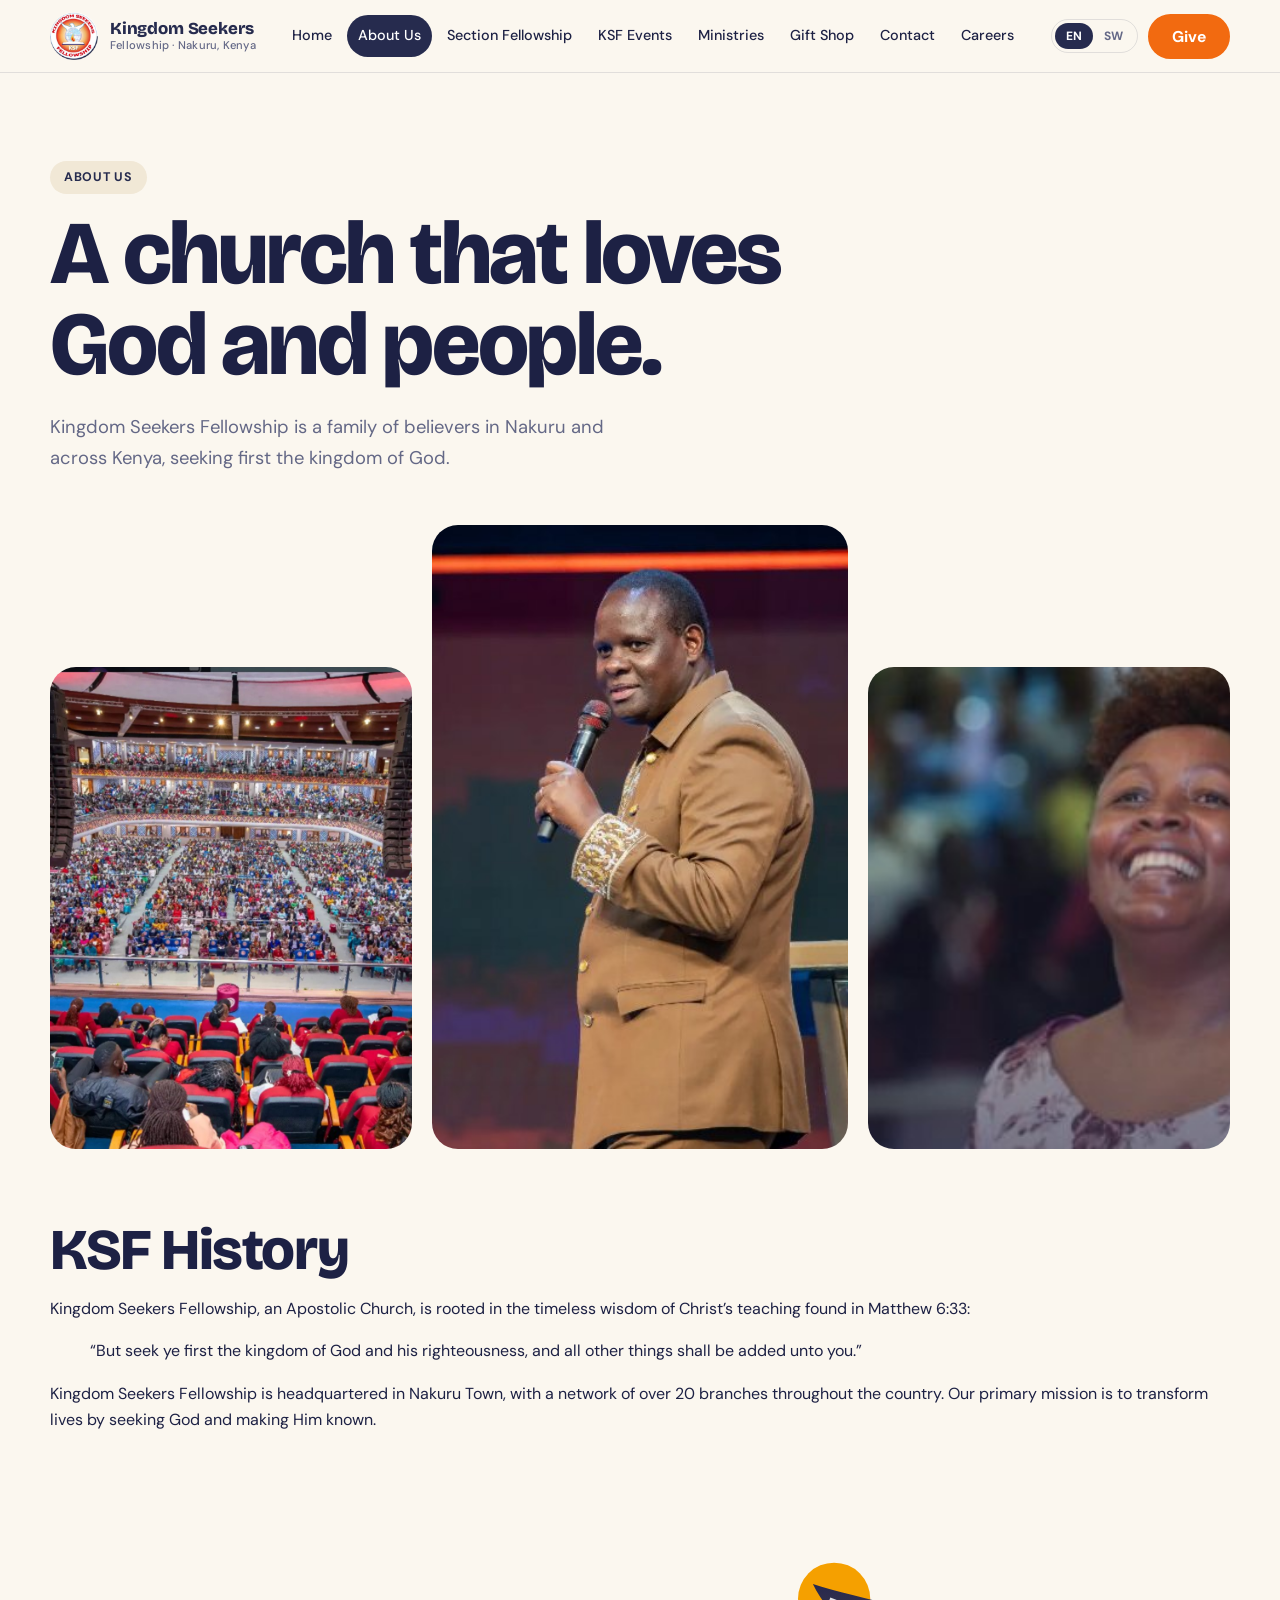
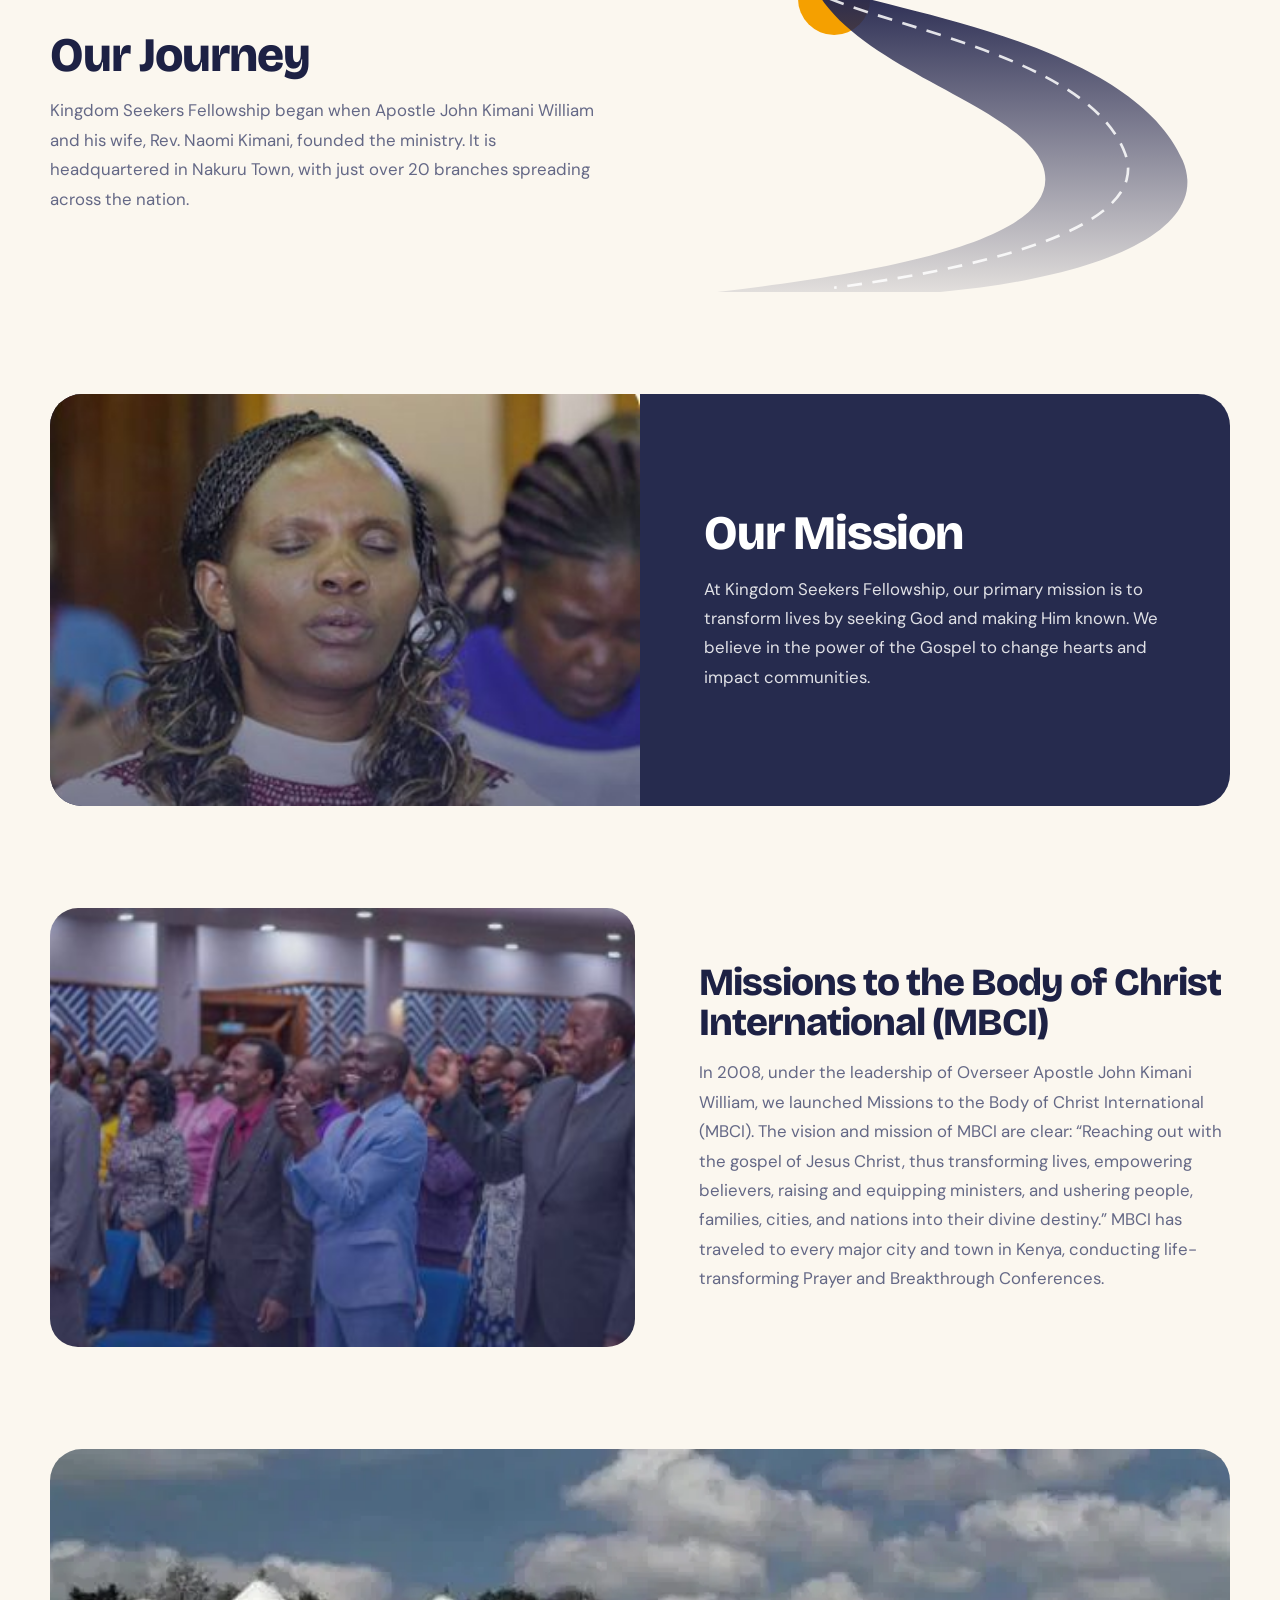
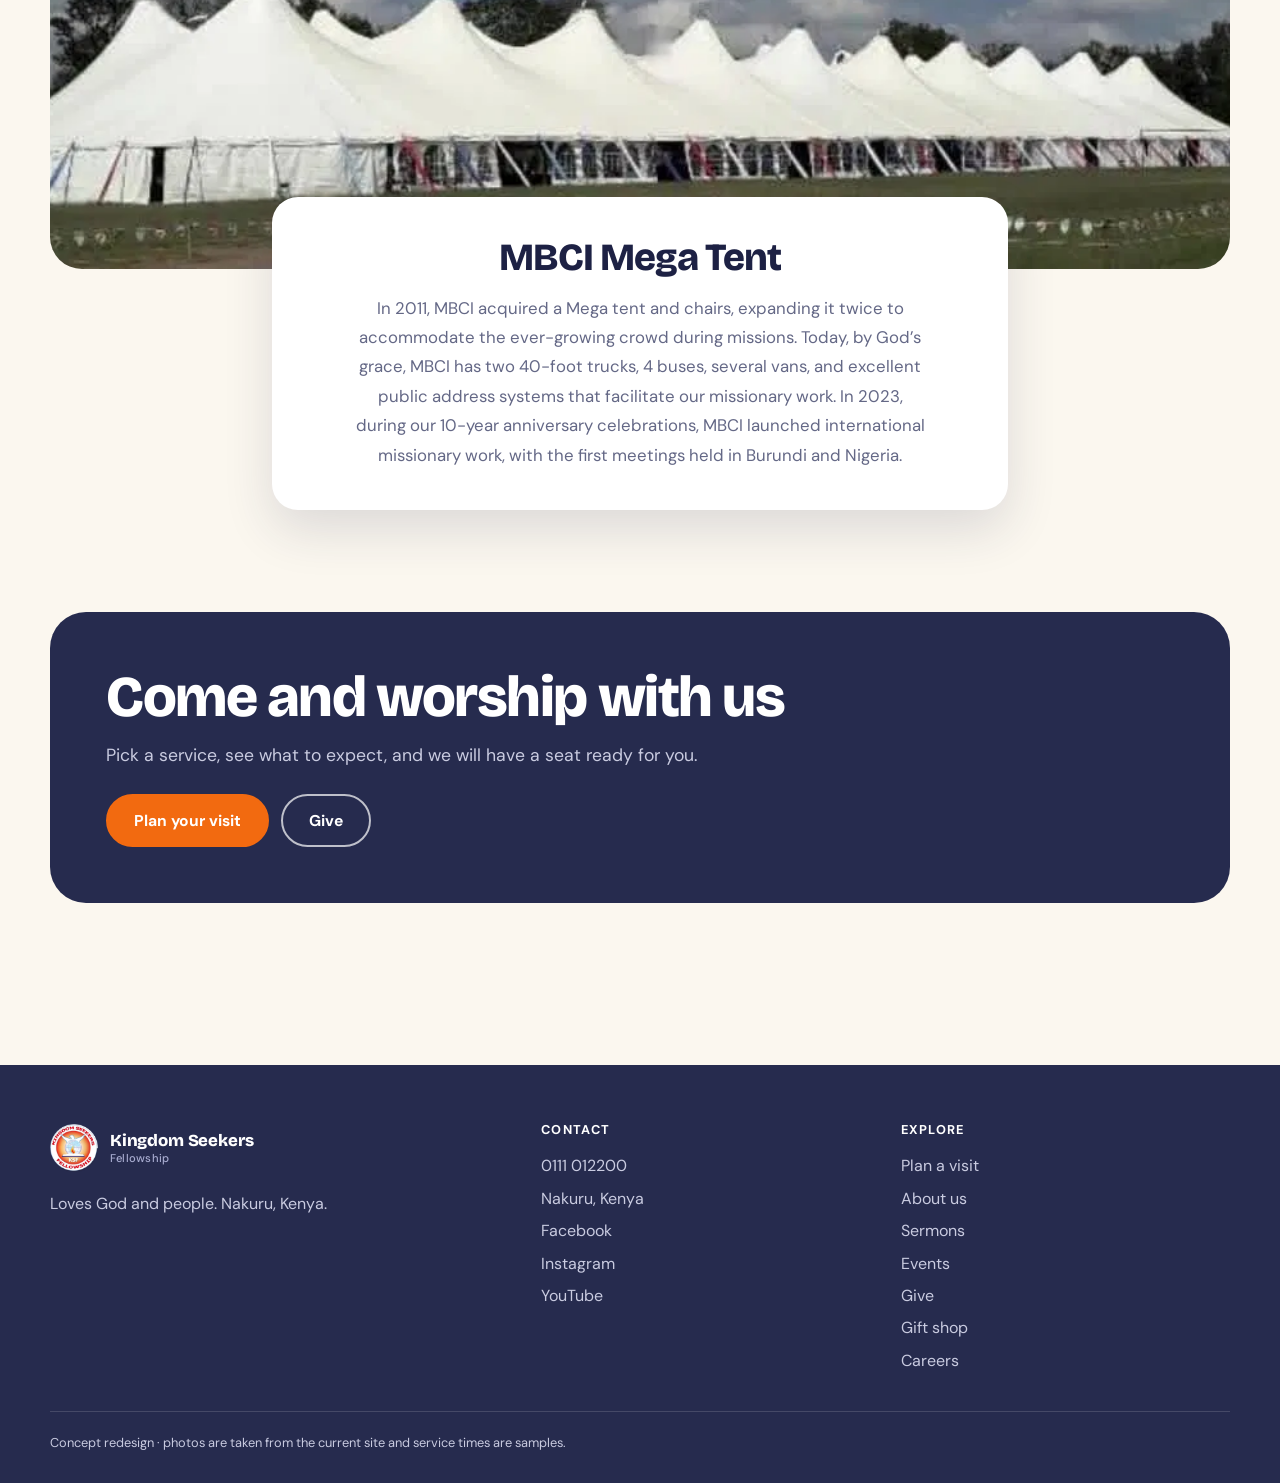
==== about.html @ b2d561f0 "first commit" ====
<!DOCTYPE html>
<html lang="en"><head>
<meta charset="utf-8">
<meta name="viewport" content="width=device-width, initial-scale=1, viewport-fit=cover">
<meta name="color-scheme" content="light">
<meta name="description" content="About Kingdom Seekers Fellowship: our journey, our mission, and Missions to the Body of Christ International (MBCI).">
<title>About Us | Kingdom Seekers Fellowship</title>
<link rel="preconnect" href="https://fonts.googleapis.com"><link rel="preconnect" href="https://fonts.gstatic.com" crossorigin>
<link href="https://fonts.googleapis.com/css2?family=Bricolage+Grotesque:opsz,wght@12..96,500;12..96,700;12..96,800&family=DM+Sans:wght@400;500;700&display=swap" rel="stylesheet">
<link rel="stylesheet" href="style.css">
<link rel="stylesheet" href="about.css">
</head>
<body>
<header><div class="w nb">
  <a class="br" href="index.html"><img src="images/logo.png" alt="KSF logo"><span>Kingdom Seekers<small>Fellowship · Nakuru, Kenya</small></span></a>
  <nav id="nav"><a href="index.html" data-t="home">Home</a><a href="about.html" aria-current="page" data-t="about">About Us</a><a href="#" data-soon>Section Fellowship</a><a href="index.html#events" data-t="kev">KSF Events</a><a href="index.html#ministries" data-t="min">Ministries</a><a href="#" data-soon data-t="gift">Gift Shop</a><a href="#contact" data-t="contact">Contact</a><a href="#" data-soon data-t="careers">Careers</a><a class="ng" href="index.html#give" data-t="give">Give</a></nav>
  <div class="rt"><div class="lg" role="group" aria-label="Language"><button data-l="en" aria-pressed="true">EN</button><button data-l="sw" aria-pressed="false">SW</button></div><a class="btn" href="index.html#give" data-t="give">Give</a><button class="mn" id="mn" aria-label="Menu" aria-expanded="false">☰</button></div>
</div></header>

<main id="top">

<section class="abp-head"><div class="w">
  <span class="eb" data-t="abt">About us</span>
  <h1 class="rv" data-t="ah1">A church that loves God and people.</h1>
  <p class="lede rv" data-t="alede">Kingdom Seekers Fellowship is a family of believers in Nakuru and across Kenya, seeking first the kingdom of God.</p>
  <div class="abp-trio rv">
    <img src="images/hero.jpg" alt="Worship at Kingdom Seekers Fellowship">
    <img src="images/apostle.jpg" alt="Apostle John Kimani William ministering">
    <img src="images/vol.jpg" alt="A smiling volunteer">
  </div>
</div></section>

<section class="sec" style="padding-top:0"><div class="w">
  <div class="abp-hist rv">
    <h2 data-t="hh">KSF History</h2>
    <div>
      <p data-t="hhp1">Kingdom Seekers Fellowship, an Apostolic Church, is rooted in the timeless wisdom of Christ’s teaching found in Matthew 6:33:</p>
      <blockquote class="abp-q" data-t="hhq">“But seek ye first the kingdom of God and his righteousness, and all other things shall be added unto you.”</blockquote>
      <p data-t="hhp2">Kingdom Seekers Fellowship is headquartered in Nakuru Town, with a network of over 20 branches throughout the country. Our primary mission is to transform lives by seeking God and making Him known.</p>
    </div>
  </div>
</div></section>

<section class="sec" style="padding-top:0"><div class="w">
  <div class="ab">

    <div class="ab-journey rv">
      <div class="ab-txt"><h2 data-t="aj">Our Journey</h2><p data-t="ajp">Kingdom Seekers Fellowship began when Apostle John Kimani William and his wife, Rev. Naomi Kimani, founded the ministry. It is headquartered in Nakuru Town, with just over 20 branches spreading across the nation.</p></div>
      <svg class="ab-road" viewBox="0 0 520 320" role="img" aria-label="A road winding toward the sunrise">
        <defs><linearGradient id="abRoad" x1="0" y1="0" x2="0" y2="1"><stop offset="0" stop-color="#26284f"/><stop offset="1" stop-color="#26284f" stop-opacity=".12"/></linearGradient></defs>
        <circle cx="150" cy="44" r="34" fill="#f5a000"/>
        <path d="M130 30C210 56 430 86 478 196C506 262 400 306 250 320L40 320C210 300 372 268 346 200C322 142 168 110 130 30Z" fill="url(#abRoad)"/>
        <path d="M146 44C226 76 392 104 424 190C446 250 330 292 150 316" fill="none" stroke="#fff" stroke-width="2.5" stroke-dasharray="14 10" opacity=".85"/>
      </svg>
    </div>

    <div class="ab-mission rv">
      <img src="images/new.jpg" alt="A woman lifting her hand in worship">
      <div class="ab-txt"><h2 data-t="am">Our Mission</h2><p data-t="amp">At Kingdom Seekers Fellowship, our primary mission is to transform lives by seeking God and making Him known. We believe in the power of the Gospel to change hearts and impact communities.</p></div>
    </div>

    <div class="ab-mbci rv">
      <img src="images/crowd.jpg" alt="Believers worshipping together at an MBCI gathering">
      <div class="ab-txt"><h2 data-t="ami">Missions to the Body of Christ International (MBCI)</h2><p data-t="amip">In 2008, under the leadership of Overseer Apostle John Kimani William, we launched Missions to the Body of Christ International (MBCI). The vision and mission of MBCI are clear: “Reaching out with the gospel of Jesus Christ, thus transforming lives, empowering believers, raising and equipping ministers, and ushering people, families, cities, and nations into their divine destiny.” MBCI has traveled to every major city and town in Kenya, conducting life-transforming Prayer and Breakthrough Conferences.</p></div>
    </div>

    <div class="ab-tent rv">
      <img src="images/mega-tent.jpg" alt="The MBCI Mega Tent set up in an open field">
      <div class="ab-tent-card"><h2 data-t="at">MBCI Mega Tent</h2><p data-t="atp">In 2011, MBCI acquired a Mega tent and chairs, expanding it twice to accommodate the ever-growing crowd during missions. Today, by God’s grace, MBCI has two 40-foot trucks, 4 buses, several vans, and excellent public address systems that facilitate our missionary work. In 2023, during our 10-year anniversary celebrations, MBCI launched international missionary work, with the first meetings held in Burundi and Nigeria.</p></div>
    </div>

  </div>
</div></section>

<section class="sec" style="padding-top:0"><div class="w">
  <div class="abp-cta rv">
    <h2 data-t="ac">Come and worship with us</h2>
    <p data-t="acp">Pick a service, see what to expect, and we will have a seat ready for you.</p>
    <div class="row"><a class="btn" href="index.html#visit" data-t="plan">Plan your visit</a><a class="btn o" href="index.html#give" data-t="give">Give</a></div>
  </div>
</div></section>

</main>

<footer id="contact"><div class="w"><div class="fg">
  <div><a class="br" href="index.html"><img src="images/logo.png" alt=""><span>Kingdom Seekers<small>Fellowship</small></span></a><p style="margin:16px 0 0;max-width:24rem">Loves God and people. Nakuru, Kenya.</p></div>
  <div><h4>Contact</h4><a href="tel:+2540111012200">0111 012200</a><a href="#contact">Nakuru, Kenya</a><a href="#" data-soon>Facebook</a><a href="#" data-soon>Instagram</a><a href="#" data-soon>YouTube</a></div>
  <div><h4>Explore</h4><a href="index.html#visit">Plan a visit</a><a href="about.html">About us</a><a href="index.html#watch">Sermons</a><a href="index.html#events">Events</a><a href="index.html#give">Give</a><a href="#" data-soon>Gift shop</a><a href="#" data-soon>Careers</a></div></div>
  <p class="cp">Concept redesign · photos are taken from the current site and service times are samples.</p></div></footer>

<nav class="bar" aria-label="Quick actions"><a href="index.html#watch"><span aria-hidden="true">▶</span><span data-t="wl">Watch live</span></a><a href="index.html#visit" data-t="plan2">Visit</a><a class="g" href="index.html#give" data-t="give">Give</a></nav>
<div id="toast" role="status" aria-live="polite"></div>
<script src="about.js"></script>
</body>
</html>
---- style.css ----
:root{--navy:#262b4e;--navy2:#363d6b;--or:#f26a10;--or2:#d9560a;--iv:#fbf7ef;--sand:#f1e8d6;--ink:#1d2144;--mute:#646886;--line:rgba(38,43,78,.12);--h:'Bricolage Grotesque','DM Sans',system-ui,sans-serif;--b:'DM Sans',system-ui,-apple-system,'Segoe UI',sans-serif;box-sizing:border-box;padding-top:env(safe-area-inset-top,0px);color-scheme:light}
*,*::before,*::after{box-sizing:inherit}
html{scroll-behavior:smooth;scroll-padding-top:90px}
body{margin:0;background:var(--iv);color:var(--ink);font:400 1rem/1.65 var(--b);overflow-x:clip;padding-bottom:calc(76px + env(safe-area-inset-bottom,0px))}
@media(min-width:800px){body{padding-bottom:0}}
a{color:inherit;text-decoration:none}img{display:block;max-width:100%}
h1,h2,h3{margin:0;font-family:var(--h);font-weight:800;line-height:1.02;letter-spacing:-.025em}
h1{font-size:clamp(3.3rem,10vw,7.4rem)}h1 em{font-style:normal;color:var(--or)}
h2{font-size:clamp(2.1rem,5vw,3.6rem)}h3{font-size:1.35rem;line-height:1.15}
.w{width:min(1180px,100% - 36px);margin-inline:auto}
.sec{padding:clamp(56px,8vw,104px) 0}
.eb{display:inline-block;margin:0 0 14px;padding:6px 14px;border-radius:99px;background:var(--sand);color:var(--navy);font-size:.78rem;font-weight:700;letter-spacing:.06em;text-transform:uppercase}
.btn{display:inline-flex;align-items:center;justify-content:center;gap:10px;padding:14px 26px;border:2px solid var(--or);border-radius:99px;background:var(--or);color:#fff;font:700 .98rem var(--b);cursor:pointer;transition:transform .25s,background .25s,color .25s,box-shadow .25s}
.btn:hover{transform:translateY(-2px);background:var(--or2);border-color:var(--or2);box-shadow:0 10px 24px rgba(242,106,16,.3)}
.btn.o{background:transparent;color:var(--navy);border-color:var(--navy)}.btn.o:hover{background:var(--navy);color:#fff;box-shadow:none}
.live{width:9px;height:9px;border-radius:50%;background:#1fb35a;box-shadow:0 0 0 0 rgba(31,179,90,.6);animation:pu 2s infinite}.off{background:#b8b3a4;animation:none}
@keyframes pu{70%{box-shadow:0 0 0 9px rgba(31,179,90,0)}100%{box-shadow:0 0 0 0 rgba(31,179,90,0)}}
header{position:sticky;top:env(safe-area-inset-top,0px);z-index:50;background:rgba(251,247,239,.86);-webkit-backdrop-filter:blur(14px);backdrop-filter:blur(14px);border-bottom:1px solid var(--line)}
.nb{display:flex;align-items:center;justify-content:space-between;gap:18px;height:72px}
.br{display:flex;align-items:center;gap:12px;font:800 1.05rem/1.1 var(--h);letter-spacing:-.01em;color:var(--navy)}.br img{width:48px;height:48px}.br small{display:block;font:500 .7rem var(--b);color:var(--mute);letter-spacing:.02em}
nav{display:none;gap:4px}nav a{padding:9px 14px;border-radius:99px;font-weight:500;font-size:.95rem;transition:background .2s}nav a:hover{background:var(--sand)}
.rt{display:flex;align-items:center;gap:10px}
.lg{display:flex;padding:3px;border:1px solid var(--line);border-radius:99px}.lg button{padding:5px 11px;border:0;border-radius:99px;background:none;color:var(--mute);font:700 .75rem var(--b);cursor:pointer}.lg button[aria-pressed=true]{background:var(--navy);color:#fff}
.mn{display:grid;place-items:center;width:44px;height:44px;border:1px solid var(--line);border-radius:50%;background:none;font-size:1.2rem;cursor:pointer}
.rt .btn{padding:10px 22px}
@media(max-width:1119px){nav.open{display:flex;flex-direction:column;position:absolute;left:0;right:0;top:72px;padding:14px 18px 20px;background:var(--iv);border-bottom:1px solid var(--line)}nav.open a{padding:13px 8px;font-size:1.1rem;border-bottom:1px solid var(--line);border-radius:0}.rt .btn{display:none}}
@media(min-width:1120px){nav{display:flex}.mn{display:none}.ng{display:none}}
.hero{padding:clamp(34px,6vw,80px) 0 clamp(50px,7vw,90px)}
.hg{display:grid;gap:40px;align-items:center}@media(min-width:900px){.hg{grid-template-columns:1.1fr .9fr;gap:56px}}
.lede{max-width:34rem;margin:22px 0 30px;font-size:1.15rem;color:var(--mute)}
.row{display:flex;flex-wrap:wrap;gap:12px}
.ph{position:relative}.ph img.m{width:100%;aspect-ratio:4/4.4;object-fit:cover;border-radius:34px;box-shadow:0 30px 60px rgba(38,43,78,.25);transform:perspective(1000px) rotateX(var(--rx,0deg)) rotateY(var(--ry,0deg));transition:transform .4s ease-out}
.chip{position:absolute;left:-14px;bottom:26px;display:flex;align-items:center;gap:12px;max-width:calc(100% - 20px);padding:14px 20px 14px 16px;border-radius:20px;background:#fff;box-shadow:0 16px 40px rgba(38,43,78,.2)}
.chip b{display:block;font:800 1rem/1.2 var(--h)}.chip span{font-size:.82rem;color:var(--mute)}
.tag{position:absolute;right:-8px;top:24px;padding:10px 16px;border-radius:99px;background:var(--navy);color:#fff;font:700 .8rem var(--b);transform:rotate(4deg)}
.plan{background:var(--navy);color:#fff;border-radius:36px;padding:clamp(26px,5vw,56px)}
.plan h2{color:#fff}.plan p{color:#c9cbe0}
.pg{display:grid;gap:30px;margin-top:30px}@media(min-width:900px){.pg{grid-template-columns:1fr 1fr;gap:50px}}
.q{margin-bottom:22px}.q h4{margin:0 0 10px;font:700 .8rem var(--b);letter-spacing:.08em;text-transform:uppercase;color:#a8acd0}
.opts{display:flex;flex-wrap:wrap;gap:8px}
.opt{padding:11px 18px;border:1.5px solid rgba(255,255,255,.25);border-radius:99px;background:none;color:#fff;font:500 .95rem var(--b);cursor:pointer;transition:all .2s}.opt:hover{border-color:#fff}.opt[aria-pressed=true]{background:var(--or);border-color:var(--or)}
.res{padding:28px;border-radius:26px;background:#fff;color:var(--ink)}.res h3{font-size:1.7rem;margin-bottom:6px}.res p{color:var(--mute);margin:0 0 14px}
.res ul{margin:0 0 20px;padding:0;list-style:none}.res li{padding:10px 0;border-bottom:1px solid var(--line);display:flex;gap:12px}.res li::before{content:"✓";color:var(--or);font-weight:800}
.hd{display:flex;flex-wrap:wrap;justify-content:space-between;align-items:flex-end;gap:20px;margin-bottom:34px}
.chips{display:flex;flex-wrap:wrap;gap:8px}.ch{padding:9px 18px;border:1.5px solid var(--line);border-radius:99px;background:none;color:var(--ink);font:500 .92rem var(--b);cursor:pointer;transition:all .2s}.ch[aria-pressed=true]{background:var(--navy);border-color:var(--navy);color:#fff}
.gr{display:grid;gap:20px;grid-template-columns:repeat(auto-fill,minmax(270px,1fr))}
.sm{display:block;border-radius:26px;overflow:hidden;background:#fff;border:1px solid var(--line);transition:transform .35s,box-shadow .35s}.sm:hover{transform:translateY(-6px);box-shadow:0 22px 44px rgba(38,43,78,.15)}
.th{position:relative;aspect-ratio:16/10;display:grid;place-items:center;background:linear-gradient(135deg,var(--navy),var(--navy2))}
.th.c1{background:linear-gradient(135deg,#262b4e,#f26a10)}.th.c2{background:linear-gradient(135deg,#363d6b,#262b4e)}.th.c3{background:linear-gradient(135deg,#f26a10,#262b4e)}
.th::after{content:"▶";display:grid;place-items:center;width:54px;height:54px;border-radius:50%;background:rgba(255,255,255,.92);color:var(--or);font-size:1rem;padding-left:4px}
.th i{position:absolute;left:14px;top:14px;padding:5px 12px;border-radius:99px;background:rgba(255,255,255,.18);color:#fff;font:700 .72rem var(--b);font-style:normal;letter-spacing:.06em;text-transform:uppercase;-webkit-backdrop-filter:blur(6px);backdrop-filter:blur(6px)}
.sm div.t{padding:18px 20px 22px}.sm .t h3{margin-bottom:6px;color:var(--ink)}.sm .t span{color:var(--mute);font-size:.9rem}
.ev{display:grid;gap:12px}
.er{display:flex;align-items:center;gap:20px;padding:16px 22px;border:1px solid var(--line);border-radius:22px;background:#fff;transition:transform .25s}.er:hover{transform:translateX(6px)}
.dt{flex:none;display:grid;place-items:center;width:64px;height:64px;border-radius:18px;background:var(--sand);text-align:center;line-height:1.05}.dt b{font:800 1.5rem var(--h)}.dt small{font-size:.68rem;font-weight:700;letter-spacing:.08em;text-transform:uppercase;color:var(--or2)}
.er h3{font-size:1.15rem}.er p{margin:0;color:var(--mute);font-size:.9rem}.er .go{margin-left:auto;font-size:.82rem;font-weight:700;color:var(--or2);white-space:nowrap}
.jg{display:grid;gap:18px}@media(min-width:800px){.jg{grid-template-columns:repeat(3,1fr)}}
.jc{position:relative;display:flex;flex-direction:column;justify-content:flex-end;min-height:400px;padding:26px;border-radius:30px;overflow:hidden;color:#fff;background:var(--navy);transform:perspective(900px) rotateX(var(--rx,0deg)) rotateY(var(--ry,0deg));transition:transform .4s ease-out}
.jc img{position:absolute;inset:0;width:100%;height:100%;object-fit:cover}.jc::before{content:"";position:absolute;inset:0;z-index:1;background:linear-gradient(transparent 28%,rgba(38,43,78,.96))}
.jc>*:not(img){position:relative;z-index:2}.jc h3{color:#fff;font-size:1.8rem;margin-bottom:6px}.jc p{margin:0 0 18px;color:#e2e3f0}.jc .btn{align-self:flex-start;padding:11px 22px}
.give{display:grid;gap:30px;align-items:center;padding:clamp(26px,5vw,56px);border-radius:36px;background:var(--sand)}@media(min-width:900px){.give{grid-template-columns:1fr 1fr;gap:56px}}
.mp{padding:28px;border-radius:26px;background:#fff;box-shadow:0 18px 40px rgba(38,43,78,.1)}.mp small{display:block;color:var(--mute);font-size:.78rem;font-weight:700;letter-spacing:.08em;text-transform:uppercase}
.mp .no{margin:4px 0 16px;font:800 2.4rem/1.1 var(--h);color:var(--navy)}.mp .chips{margin:12px 0 20px}
.ap{position:relative;overflow:hidden;display:grid;gap:18px;padding:clamp(30px,6vw,72px);border-radius:36px;color:#fff;background:var(--navy)}
.ap::before{content:"";position:absolute;inset:0;background:var(--bg) center/cover;opacity:.22}.ap>*{position:relative;max-width:42rem}.ap h2{color:#fff}.ap p{margin:0;color:#d4d6ea}
.mg{display:grid;gap:16px;grid-template-columns:repeat(auto-fill,minmax(240px,1fr))}
.mc{display:flex;flex-direction:column;align-items:center;gap:6px;padding:28px 20px;border:1px solid var(--line);border-radius:28px;background:#fff;text-align:center;transition:transform .3s,box-shadow .3s}.mc:hover{transform:translateY(-6px);box-shadow:0 20px 40px rgba(38,43,78,.12)}
.mc img{width:110px;height:110px;margin-bottom:10px;border-radius:50%;object-fit:cover;border:4px solid var(--sand)}.mc p{margin:0;color:var(--mute);font-size:.92rem}
footer{margin-top:60px;padding:56px 0 30px;background:var(--navy);color:#c9cbe0}
.fg{display:grid;gap:30px}@media(min-width:800px){.fg{grid-template-columns:1.4fr 1fr 1fr}}
footer h4{margin:0 0 12px;color:#fff;font:700 .8rem var(--b);letter-spacing:.1em;text-transform:uppercase}footer a{display:block;padding:3px 0}footer a:hover{color:#fff}
footer .br{color:#fff}footer .br small{color:#a8acd0}.cp{margin:34px 0 0;padding-top:20px;border-top:1px solid rgba(255,255,255,.14);font-size:.8rem}
.bar{position:fixed;left:0;right:0;bottom:0;z-index:60;display:grid;grid-template-columns:1fr 1fr 1fr;gap:8px;padding:10px 12px calc(10px + env(safe-area-inset-bottom,0px));background:rgba(251,247,239,.94);-webkit-backdrop-filter:blur(14px);backdrop-filter:blur(14px);border-top:1px solid var(--line)}
.bar a{display:flex;align-items:center;justify-content:center;gap:8px;padding:12px 6px;border-radius:99px;font:700 .86rem var(--b);color:var(--navy);background:var(--sand)}.bar a.g{background:var(--or);color:#fff}@media(min-width:800px){.bar{display:none}}
.rv{opacity:0;transform:translateY(24px);transition:opacity .8s ease,transform .8s cubic-bezier(.16,1,.3,1)}.rv.in{opacity:1;transform:none}
@media(prefers-reduced-motion:reduce){*,*::before,*::after{animation:none!important;transition:none!important;scroll-behavior:auto!important}.rv{opacity:1;transform:none}}

.hero{position:relative;isolation:isolate;display:grid;place-items:center;min-height:min(86svh,780px);padding:96px 0 80px;text-align:center;color:#fff}
.hero::before{content:"";position:absolute;inset:0;z-index:-2;background:var(--hb) center/cover}
.hero::after{content:"";position:absolute;inset:0;z-index:-1;background:linear-gradient(rgba(38,43,78,.74),rgba(38,43,78,.52) 50%,rgba(38,43,78,.88))}
.hero .eb{position:absolute;left:max(18px,calc((100vw - 1180px)/2));top:26px;margin:0;background:rgba(255,255,255,.14);color:#fff;border:1px solid rgba(255,255,255,.28);-webkit-backdrop-filter:blur(8px);backdrop-filter:blur(8px)}
.hero h1{color:#fff;font-size:clamp(3.6rem,13vw,9.5rem)}.hero .row{justify-content:center;margin-top:36px}
.hero .btn.o{color:#fff;border-color:rgba(255,255,255,.7)}.hero .btn.o:hover{background:#fff;color:var(--navy)}
@media(min-width:1120px){nav a{padding:9px 11px;font-size:.9rem}}
.pg{grid-template-columns:1fr}@media(min-width:900px){.pg{grid-template-columns:1fr 1.1fr}}
.fest{display:grid;gap:30px;padding:clamp(18px,3vw,34px);border-radius:34px;background:#fff;box-shadow:0 24px 60px rgba(38,43,78,.12)}
@media(min-width:900px){.fest{grid-template-columns:minmax(0,370px) 1fr;gap:44px;align-items:center}}
.fl{display:block;width:100%;padding:0;border:0;border-radius:22px;overflow:hidden;background:var(--sand);cursor:zoom-in;transition:transform .4s}.fl:hover{transform:scale(1.02) rotate(-.6deg)}.fl img{width:100%;height:auto}
.cd{display:inline-block;padding:7px 16px;border-radius:99px;background:var(--or);color:#fff;font:700 .8rem var(--b);letter-spacing:.04em}
.fd h3{margin:14px 0 6px;font-size:clamp(1.9rem,4vw,2.9rem);color:var(--navy)}.th2{margin:0 0 14px;color:var(--or2);font-weight:700}
.qt{padding:14px 18px;border-left:4px solid var(--or);border-radius:0 14px 14px 0;background:var(--iv)}.qt b{color:var(--or2)}
.mt{display:grid;gap:12px;margin:18px 0 22px;padding:0;list-style:none}.mt li{display:flex;gap:14px}.mt strong{flex:none;width:84px;padding-top:3px;color:var(--mute);font:700 .74rem var(--b);letter-spacing:.08em;text-transform:uppercase}
.dlg{width:min(540px,94vw);max-height:94vh;padding:0;border:0;background:transparent;overflow:visible}.dlg::backdrop{background:rgba(20,22,45,.82);-webkit-backdrop-filter:blur(6px);backdrop-filter:blur(6px)}
.dlg img{width:100%;height:auto;max-height:92vh;object-fit:contain;border-radius:18px}.dlg button{position:absolute;right:-6px;top:-14px;width:40px;height:40px;border:0;border-radius:50%;background:#fff;color:var(--navy);font-size:1.4rem;cursor:pointer}
.apo{display:grid;gap:34px;align-items:center;padding:clamp(24px,5vw,60px);border-radius:36px;background:var(--navy);color:#fff}
@media(min-width:860px){.apo{grid-template-columns:minmax(0,360px) 1fr;gap:56px}}
.apo img{width:100%;max-width:360px;aspect-ratio:4/4.7;object-fit:cover;margin-inline:auto;border-radius:26px;box-shadow:0 26px 50px rgba(0,0,0,.35)}
.apo h2{margin-bottom:18px;color:#fff}.apo .cols{columns:1;column-gap:34px;margin-bottom:22px}@media(min-width:1000px){.apo .cols{columns:2}}.apo p{margin:0 0 1em;color:#d4d6ea;break-inside:avoid}
.mg{grid-template-columns:repeat(2,1fr)}@media(min-width:900px){.mg{grid-template-columns:repeat(3,1fr)}}@media(max-width:480px){.mc img{width:84px;height:84px}.mc{padding:20px 12px}}
#toast{position:fixed;left:50%;bottom:96px;z-index:80;padding:12px 22px;border-radius:99px;background:var(--navy);color:#fff;font-size:.9rem;opacity:0;transform:translate(-50%,16px);transition:opacity .3s,transform .3s;pointer-events:none}#toast.on{opacity:1;transform:translate(-50%,0)}

/* ===== fixes.css : load after style.css ===== */

/* 1. Plan your first visit: words and white card side by side, level, and compact */
.plan{padding:clamp(28px,4vw,48px) !important}
.plan .pg{
  display:grid !important;
  grid-template-columns:minmax(0,1.05fr) minmax(0,1fr) !important;
  gap:clamp(24px,4vw,56px) !important;
  align-items:center !important;
  margin:0 !important;
}
.plan .pl h2{margin:14px 0 8px}
.plan .pl > p{margin:0 0 22px}
.plan .q{margin:0}
.plan .res{margin:0 !important;min-height:0 !important;align-self:center}
@media (max-width:860px){
  .plan .pg{grid-template-columns:1fr !important}
}

/* 2. MBCI Media: show the logo whole instead of cropping it */
.mc.mc-logo img{
  object-fit:contain !important;
  background:#f5fbfa;
  padding:6%;
  box-sizing:border-box;
}

/* 3. About us section */
.ab{display:grid;gap:clamp(48px,7vw,96px)}
.ab h3{font-size:clamp(1.8rem,3.2vw,2.6rem);line-height:1.1;margin:0 0 16px}
.ab p{color:var(--mute);font-size:1.05rem;line-height:1.75;margin:0;max-width:36rem}
.ab img{display:block;width:100%}

.ab-journey{
  display:grid;
  grid-template-columns:minmax(0,1fr) minmax(0,1fr);
  gap:clamp(24px,5vw,64px);
  align-items:center;
}
.ab-road{width:100%;height:auto;max-height:340px}

.ab-mission{
  display:grid;
  grid-template-columns:minmax(0,1fr) minmax(0,1fr);
  background:#26284f;
  border-radius:28px;
  overflow:hidden;
}
.ab-mission img{height:100%;min-height:320px;object-fit:cover}
.ab-mission .ab-txt{padding:clamp(28px,5vw,64px);align-self:center}
.ab-mission h3{color:#fff}
.ab-mission p{color:rgba(255,255,255,.86)}

.ab-mbci{
  display:grid;
  grid-template-columns:minmax(0,1.1fr) minmax(0,1fr);
  gap:clamp(24px,5vw,64px);
  align-items:center;
}
.ab-mbci img{border-radius:24px;aspect-ratio:4/3;object-fit:cover}
.ab-mbci h3{font-size:clamp(1.6rem,2.8vw,2.2rem)}

.ab-tent img{
  height:clamp(240px,36vw,420px);
  object-fit:cover;
  border-radius:28px;
}
.ab-tent-card{
  position:relative;
  max-width:46rem;
  margin:-72px auto 0;
  padding:clamp(24px,4vw,40px);
  background:#fff;
  border-radius:24px;
  text-align:center;
  box-shadow:0 20px 50px rgba(38,40,79,.14);
}
.ab-tent-card p{margin:0 auto}

@media (max-width:860px){
  .ab-journey,.ab-mission,.ab-mbci{grid-template-columns:1fr}
  .ab-mission img{min-height:240px;max-height:320px}
  .ab-tent-card{margin:-48px 16px 0}
}
---- about.css ----
/* ===== about.css : used by about.html (load after style.css) ===== */

/* current page in the menu */
nav a[aria-current="page"]{background:var(--navy);color:#fff}

/* page header */
.abp-head{padding:clamp(40px,7vw,88px) 0 clamp(40px,6vw,72px)}
.abp-head h1{max-width:14ch;font-size:clamp(2.7rem,7.4vw,5.6rem)}
.abp-head .lede{max-width:36rem}
.abp-trio{
  display:grid;
  grid-template-columns:1fr 1.15fr 1fr;
  gap:clamp(12px,2vw,20px);
  align-items:end;
  margin-top:clamp(32px,5vw,52px);
}
.abp-trio img{width:100%;aspect-ratio:3/4;object-fit:cover;border-radius:26px}
.abp-trio img:nth-child(2){aspect-ratio:3/4.5}
@media (max-width:600px){
  .abp-trio{grid-template-columns:1fr 1fr}
  .abp-trio img:nth-child(3){display:none}
}

/* story blocks */
.ab{display:grid;gap:clamp(56px,8vw,104px)}
.ab h2{font-size:clamp(1.9rem,4vw,3rem);line-height:1.05;margin:0 0 16px}
.ab p{color:var(--mute);font-size:1.05rem;line-height:1.75;margin:0;max-width:36rem}
.ab img{display:block;width:100%}

.ab-journey{
  display:grid;
  grid-template-columns:minmax(0,1fr) minmax(0,1fr);
  gap:clamp(24px,5vw,64px);
  align-items:center;
}
.ab-road{width:100%;height:auto;max-height:340px}

.ab-mission{
  display:grid;
  grid-template-columns:minmax(0,1fr) minmax(0,1fr);
  background:var(--navy);
  border-radius:32px;
  overflow:hidden;
}
.ab-mission img{height:100%;min-height:320px;object-fit:cover}
.ab-mission .ab-txt{padding:clamp(28px,5vw,64px);align-self:center}
.ab-mission h2{color:#fff}
.ab-mission p{color:rgba(255,255,255,.86)}

.ab-mbci{
  display:grid;
  grid-template-columns:minmax(0,1.1fr) minmax(0,1fr);
  gap:clamp(24px,5vw,64px);
  align-items:center;
}
.ab-mbci img{border-radius:28px;aspect-ratio:4/3;object-fit:cover}
.ab-mbci h2{font-size:clamp(1.7rem,3vw,2.4rem)}

.ab-tent img{
  height:clamp(240px,36vw,420px);
  object-fit:cover;
  border-radius:32px;
}
.ab-tent-card{
  position:relative;
  max-width:46rem;
  margin:-72px auto 0;
  padding:clamp(24px,4vw,40px);
  background:#fff;
  border-radius:26px;
  text-align:center;
  box-shadow:0 20px 50px rgba(38,43,78,.14);
}
.ab-tent-card h2{font-size:clamp(1.7rem,3vw,2.4rem)}
.ab-tent-card p{margin:0 auto}

@media (max-width:860px){
  .ab-journey,.ab-mission,.ab-mbci{grid-template-columns:1fr}
  .ab-mission img{min-height:240px;max-height:320px}
  .ab-tent-card{margin:-48px 16px 0}
}

/* closing call to action */
.abp-cta{display:grid;gap:14px;padding:clamp(28px,5vw,56px);border-radius:36px;background:var(--navy);color:#fff}
.abp-cta h2{color:#fff}
.abp-cta p{margin:0;color:#c9cbe0;font-size:1.1rem}
.abp-cta .row{margin-top:10px}
.abp-cta .btn.o{color:#fff;border-color:rgba(255,255,255,.7)}
.abp-cta .btn.o:hover{background:#fff;color:var(--navy)}
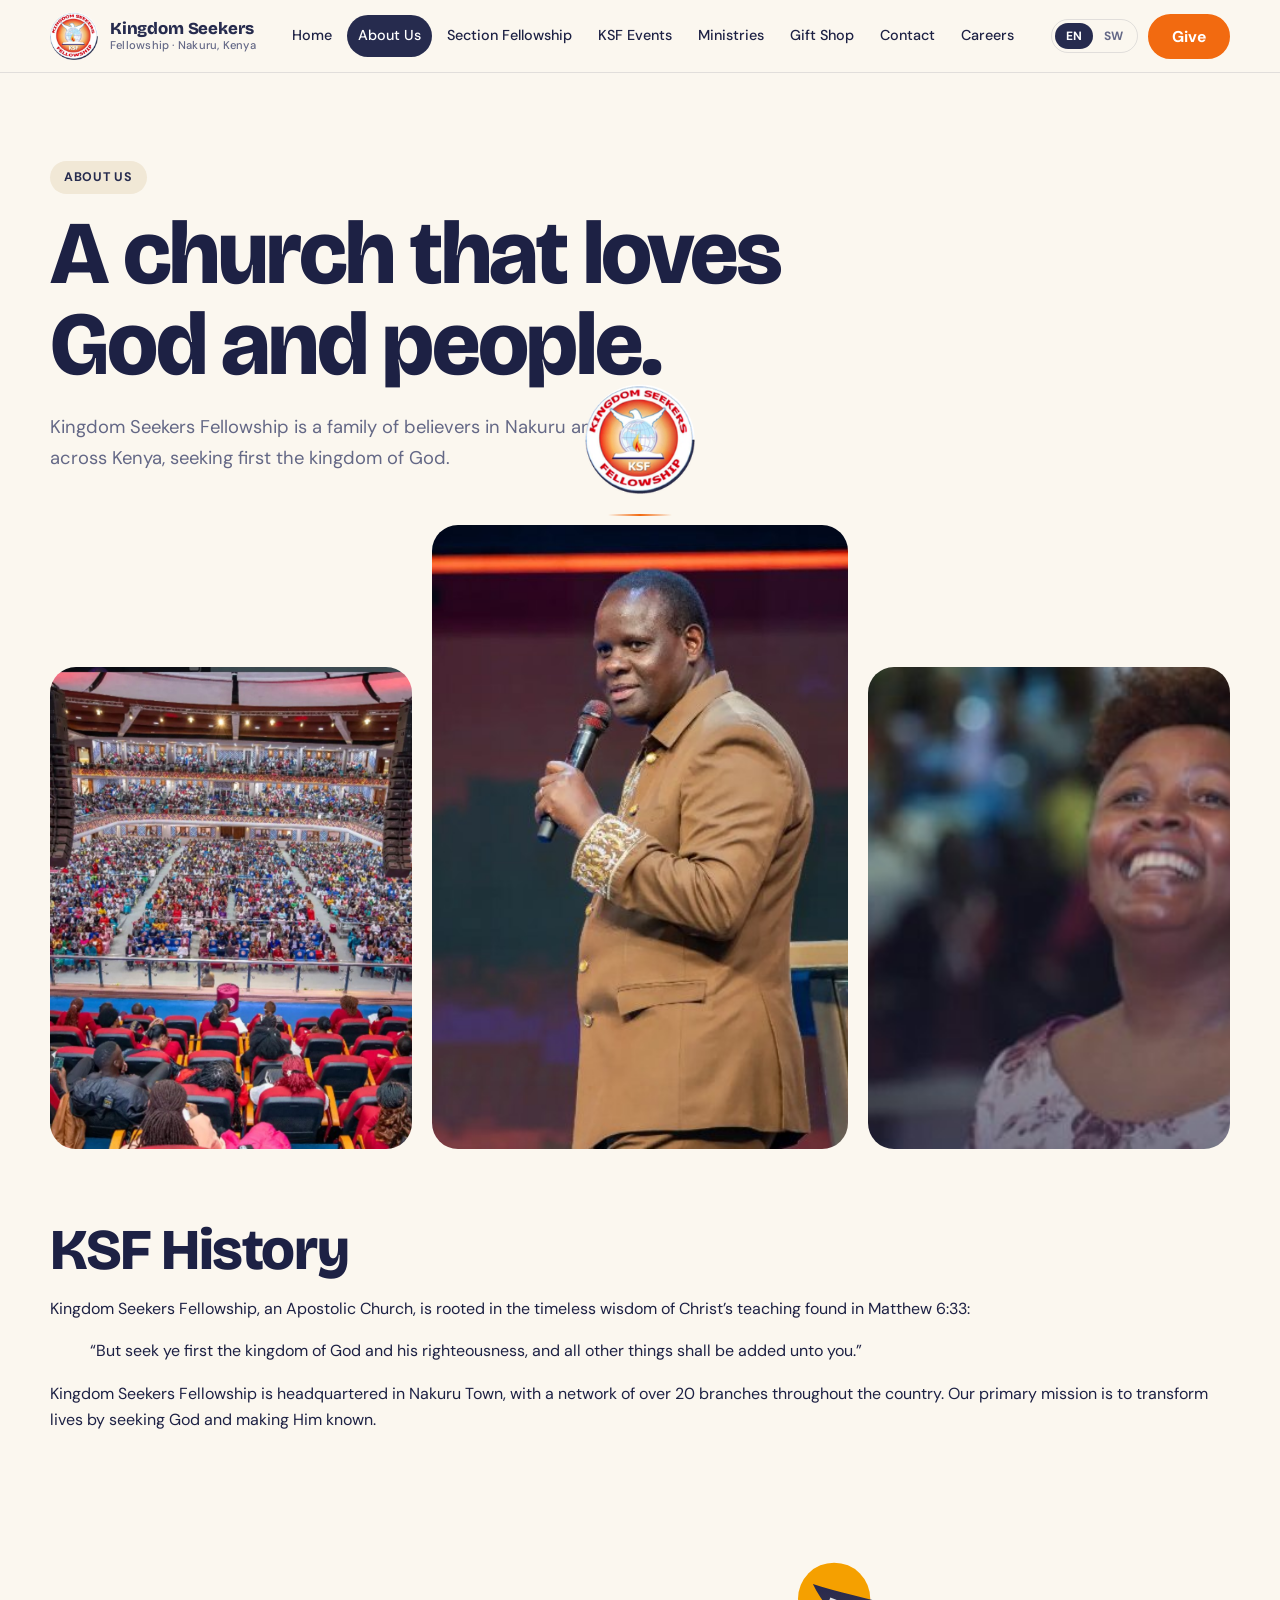
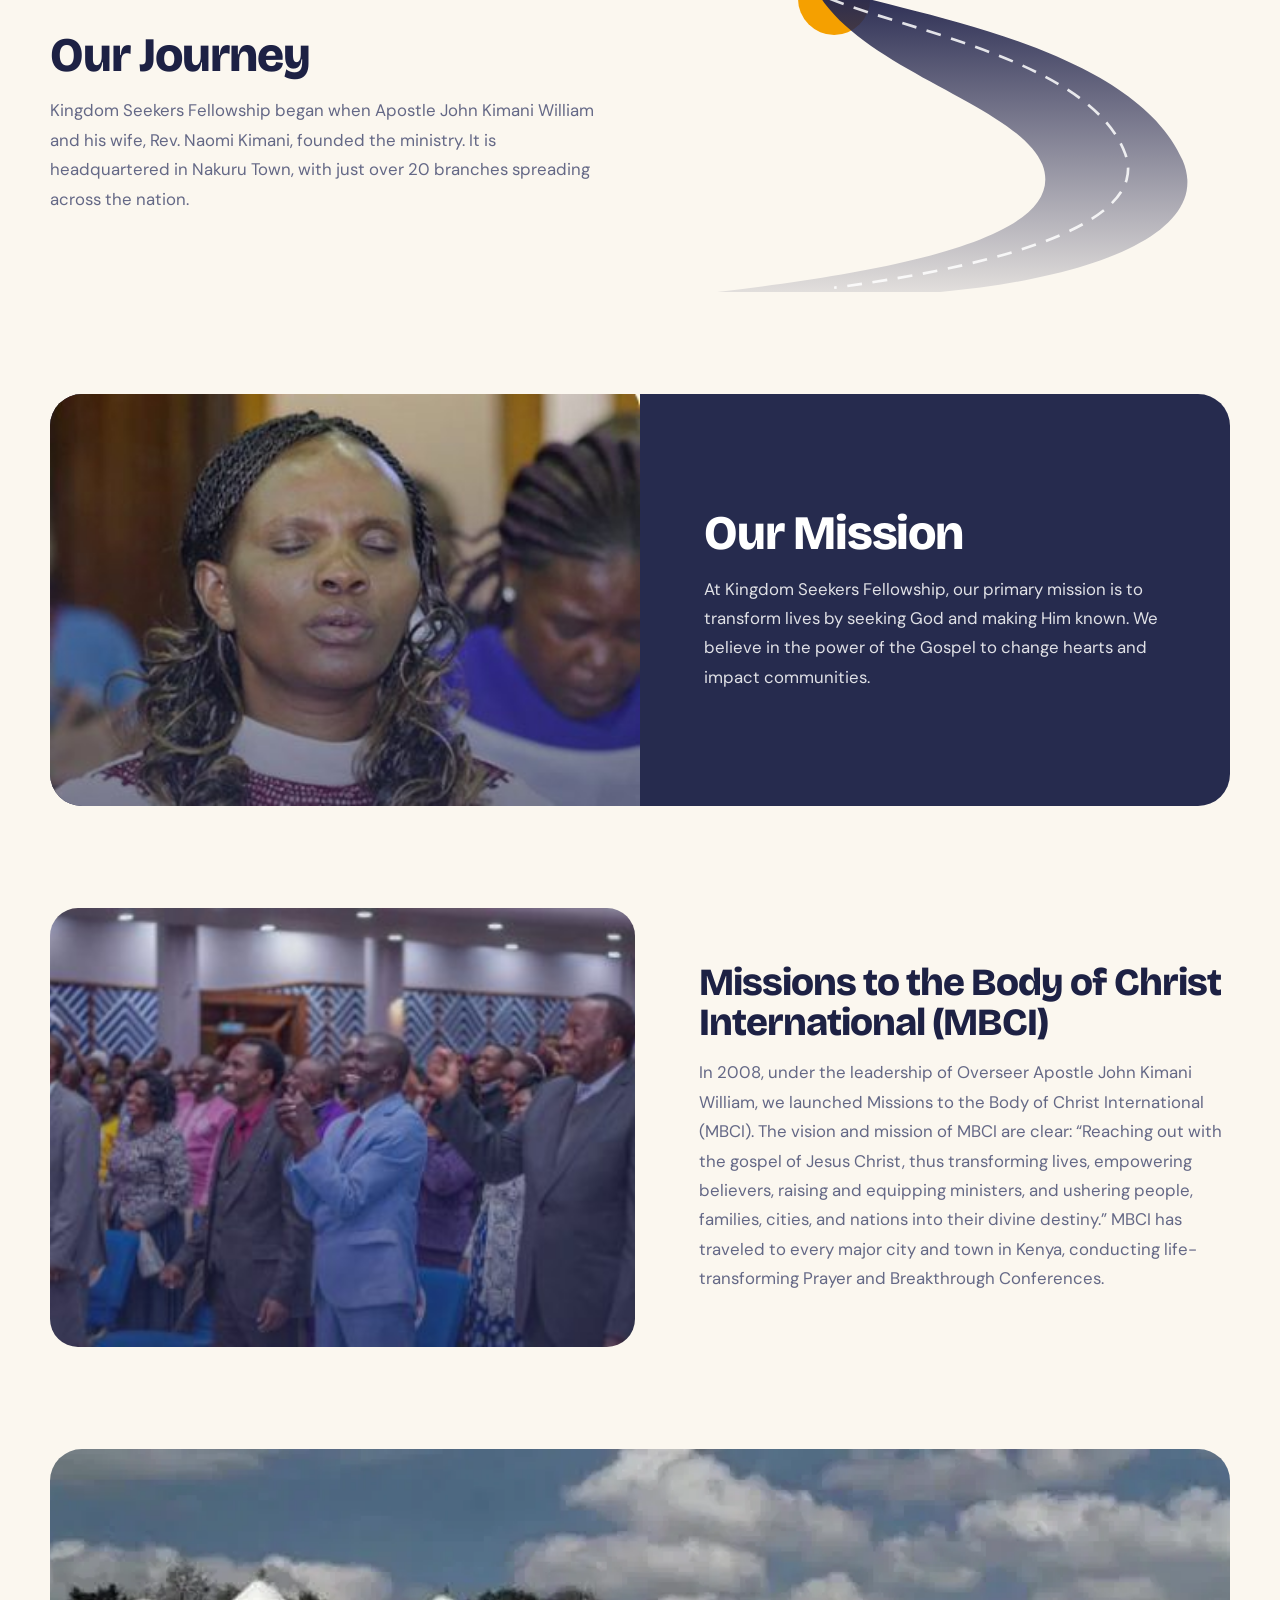
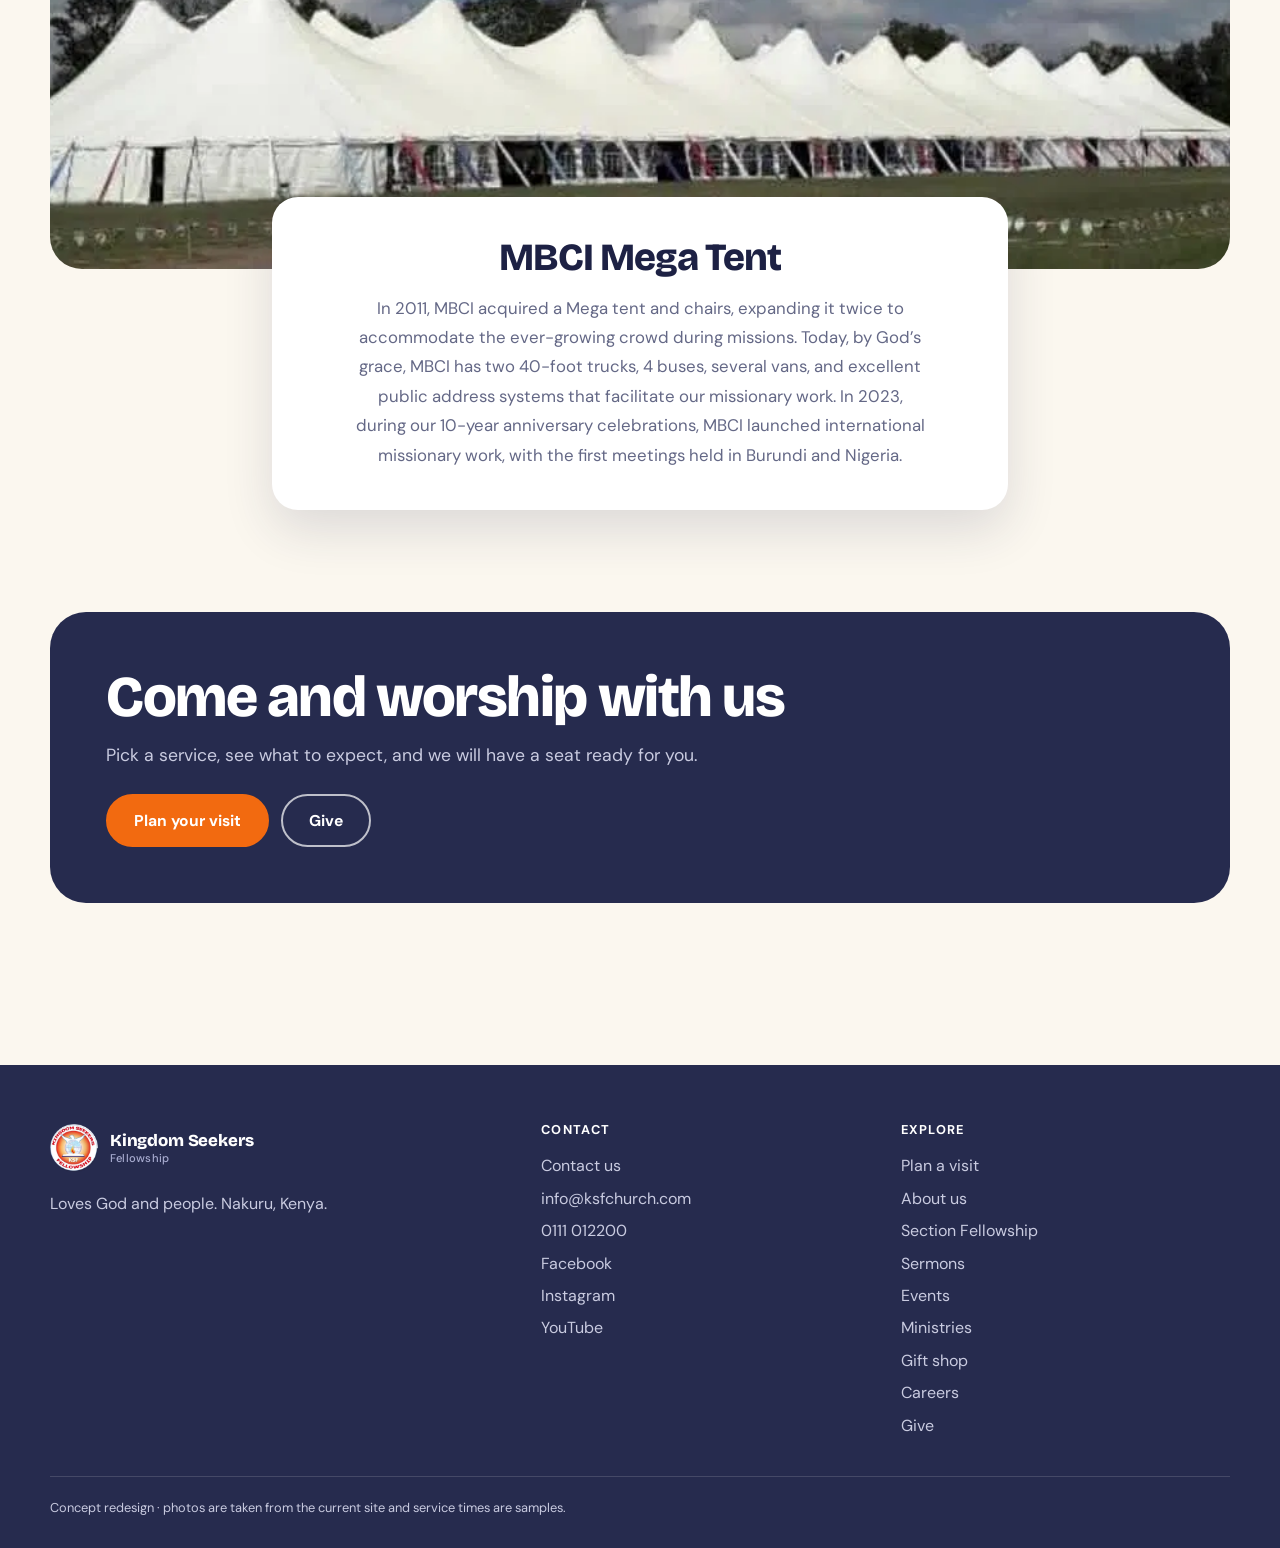
==== commit f42edd0d: "first commit" ====
--- a/about.html
+++ b/about.html
@@ -9,11 +9,18 @@
 <link href="https://fonts.googleapis.com/css2?family=Bricolage+Grotesque:opsz,wght@12..96,500;12..96,700;12..96,800&family=DM+Sans:wght@400;500;700&display=swap" rel="stylesheet">
 <link rel="stylesheet" href="style.css">
 <link rel="stylesheet" href="about.css">
+<link rel="stylesheet" href="preloader.css?v=1">
+<noscript><style>.site-preloader{display:none}</style></noscript>
 </head>
 <body>
+<div class="site-preloader" id="site-preloader" aria-label="Loading Kingdom Seekers Fellowship">
+  <div class="preloader-panel top"></div>
+  <div class="preloader-panel bottom"></div>
+  <div class="preloader-mark"><img src="images/logo.png" alt=""><span class="preloader-line"></span></div>
+</div>
 <header><div class="w nb">
   <a class="br" href="index.html"><img src="images/logo.png" alt="KSF logo"><span>Kingdom Seekers<small>Fellowship · Nakuru, Kenya</small></span></a>
-  <nav id="nav"><a href="index.html" data-t="home">Home</a><a href="about.html" aria-current="page" data-t="about">About Us</a><a href="#" data-soon>Section Fellowship</a><a href="index.html#events" data-t="kev">KSF Events</a><a href="index.html#ministries" data-t="min">Ministries</a><a href="#" data-soon data-t="gift">Gift Shop</a><a href="#contact" data-t="contact">Contact</a><a href="#" data-soon data-t="careers">Careers</a><a class="ng" href="index.html#give" data-t="give">Give</a></nav>
+  <nav id="nav"><a href="index.html" data-t="home">Home</a><a href="about.html" aria-current="page" data-t="about">About Us</a><a href="section-fellowship.html" data-t="section">Section Fellowship</a><a href="events.html" data-t="kev">KSF Events</a><a href="ministries.html" data-t="min">Ministries</a><a href="gift-shop.html" data-t="gift">Gift Shop</a><a href="contact.html" data-t="contact">Contact</a><a href="careers.html" data-t="careers">Careers</a><a class="ng" href="index.html#give" data-t="give">Give</a></nav>
   <div class="rt"><div class="lg" role="group" aria-label="Language"><button data-l="en" aria-pressed="true">EN</button><button data-l="sw" aria-pressed="false">SW</button></div><a class="btn" href="index.html#give" data-t="give">Give</a><button class="mn" id="mn" aria-label="Menu" aria-expanded="false">☰</button></div>
 </div></header>
 
@@ -84,12 +91,13 @@
 
 <footer id="contact"><div class="w"><div class="fg">
   <div><a class="br" href="index.html"><img src="images/logo.png" alt=""><span>Kingdom Seekers<small>Fellowship</small></span></a><p style="margin:16px 0 0;max-width:24rem">Loves God and people. Nakuru, Kenya.</p></div>
-  <div><h4>Contact</h4><a href="tel:+2540111012200">0111 012200</a><a href="#contact">Nakuru, Kenya</a><a href="#" data-soon>Facebook</a><a href="#" data-soon>Instagram</a><a href="#" data-soon>YouTube</a></div>
-  <div><h4>Explore</h4><a href="index.html#visit">Plan a visit</a><a href="about.html">About us</a><a href="index.html#watch">Sermons</a><a href="index.html#events">Events</a><a href="index.html#give">Give</a><a href="#" data-soon>Gift shop</a><a href="#" data-soon>Careers</a></div></div>
+  <div><h4>Contact</h4><a href="contact.html">Contact us</a><a href="mailto:info@ksfchurch.com">info@ksfchurch.com</a><a href="tel:+254111012200">0111 012200</a><a href="#" data-soon>Facebook</a><a href="#" data-soon>Instagram</a><a href="#" data-soon>YouTube</a></div>
+  <div><h4>Explore</h4><a href="index.html#visit">Plan a visit</a><a href="about.html">About us</a><a href="section-fellowship.html">Section Fellowship</a><a href="index.html#watch">Sermons</a><a href="events.html">Events</a><a href="ministries.html">Ministries</a><a href="gift-shop.html">Gift shop</a><a href="careers.html">Careers</a><a href="index.html#give">Give</a></div></div>
   <p class="cp">Concept redesign · photos are taken from the current site and service times are samples.</p></div></footer>
 
 <nav class="bar" aria-label="Quick actions"><a href="index.html#watch"><span aria-hidden="true">▶</span><span data-t="wl">Watch live</span></a><a href="index.html#visit" data-t="plan2">Visit</a><a class="g" href="index.html#give" data-t="give">Give</a></nav>
 <div id="toast" role="status" aria-live="polite"></div>
 <script src="about.js"></script>
+<script src="preloader.js?v=1"></script>
 </body>
 </html>
--- a/style.css
+++ b/style.css
@@ -61,6 +61,12 @@
 .give{display:grid;gap:30px;align-items:center;padding:clamp(26px,5vw,56px);border-radius:36px;background:var(--sand)}@media(min-width:900px){.give{grid-template-columns:1fr 1fr;gap:56px}}
 .mp{padding:28px;border-radius:26px;background:#fff;box-shadow:0 18px 40px rgba(38,43,78,.1)}.mp small{display:block;color:var(--mute);font-size:.78rem;font-weight:700;letter-spacing:.08em;text-transform:uppercase}
 .mp .no{margin:4px 0 16px;font:800 2.4rem/1.1 var(--h);color:var(--navy)}.mp .chips{margin:12px 0 20px}
+.mp .payment-values{margin:5px 0 16px;color:var(--navy);font:800 clamp(1.35rem,3vw,2rem)/1.35 var(--h);letter-spacing:-.02em}
+.mp .account-value{font-size:1.5rem}
+.mp .mobile-payment{font-size:1.45rem;letter-spacing:.01em}
+.mp .payment-note,.mp .mission-note{margin:0 0 16px;color:var(--mute);font-size:.82rem;line-height:1.6}
+.mp .mission-note a{color:var(--or2);font-weight:700}
+.mp [hidden]{display:none}
 .ap{position:relative;overflow:hidden;display:grid;gap:18px;padding:clamp(30px,6vw,72px);border-radius:36px;color:#fff;background:var(--navy)}
 .ap::before{content:"";position:absolute;inset:0;background:var(--bg) center/cover;opacity:.22}.ap>*{position:relative;max-width:42rem}.ap h2{color:#fff}.ap p{margin:0;color:#d4d6ea}
 .mg{display:grid;gap:16px;grid-template-columns:repeat(auto-fill,minmax(240px,1fr))}
--- a/preloader.css
+++ b/preloader.css
@@ -0,0 +1,89 @@
+.site-preloader{
+  position:fixed;
+  inset:0;
+  z-index:1000;
+  display:grid;
+  place-items:center;
+  overflow:hidden;
+  background:transparent;
+}
+.preloader-panel{
+  position:absolute;
+  right:0;
+  left:0;
+  height:50.5%;
+  background:var(--iv);
+  transition:transform 1s cubic-bezier(.76,0,.24,1);
+}
+.preloader-panel.top{top:0}
+.preloader-panel.bottom{bottom:0}
+.preloader-mark{
+  position:relative;
+  z-index:1;
+  display:grid;
+  justify-items:center;
+  gap:20px;
+}
+.preloader-mark::before{
+  position:absolute;
+  top:55px;
+  left:50%;
+  width:112px;
+  height:112px;
+  margin:-56px 0 0 -56px;
+  border:1px solid var(--or);
+  border-radius:50%;
+  content:"";
+  opacity:0;
+  animation:ksf-ring-pulse 2.2s ease-out infinite;
+}
+.preloader-mark img{
+  width:110px;
+  height:110px;
+  object-fit:contain;
+  animation:ksf-logo-breathe 2.2s ease-in-out infinite;
+}
+.preloader-line{
+  display:block;
+  width:64px;
+  height:2px;
+  border-radius:2px;
+  background:linear-gradient(90deg,transparent,var(--or),transparent);
+  animation:ksf-line-glow 2.2s ease-in-out infinite;
+}
+.site-preloader.is-leaving{pointer-events:none}
+.site-preloader.is-leaving .preloader-mark::before,
+.site-preloader.is-leaving .preloader-line{
+  opacity:0;
+  animation:none;
+}
+.site-preloader.is-leaving .preloader-mark img{
+  animation:ksf-logo-out .6s ease forwards;
+}
+.site-preloader.is-leaving .preloader-panel.top{
+  transform:translateY(-101%);
+  transition-delay:.35s;
+}
+.site-preloader.is-leaving .preloader-panel.bottom{
+  transform:translateY(101%);
+  transition-delay:.35s;
+}
+body.is-loading{overflow:hidden}
+@keyframes ksf-logo-breathe{
+  0%,100%{opacity:.55;transform:scale(.96)}
+  50%{opacity:1;transform:scale(1)}
+}
+@keyframes ksf-line-glow{
+  0%,100%{opacity:.25}
+  50%{opacity:1}
+}
+@keyframes ksf-ring-pulse{
+  0%{opacity:.45;transform:scale(1)}
+  100%{opacity:0;transform:scale(1.8)}
+}
+@keyframes ksf-logo-out{
+  to{opacity:0;transform:scale(1.12)}
+}
+@media(prefers-reduced-motion:reduce){
+  .site-preloader{display:none}
+}
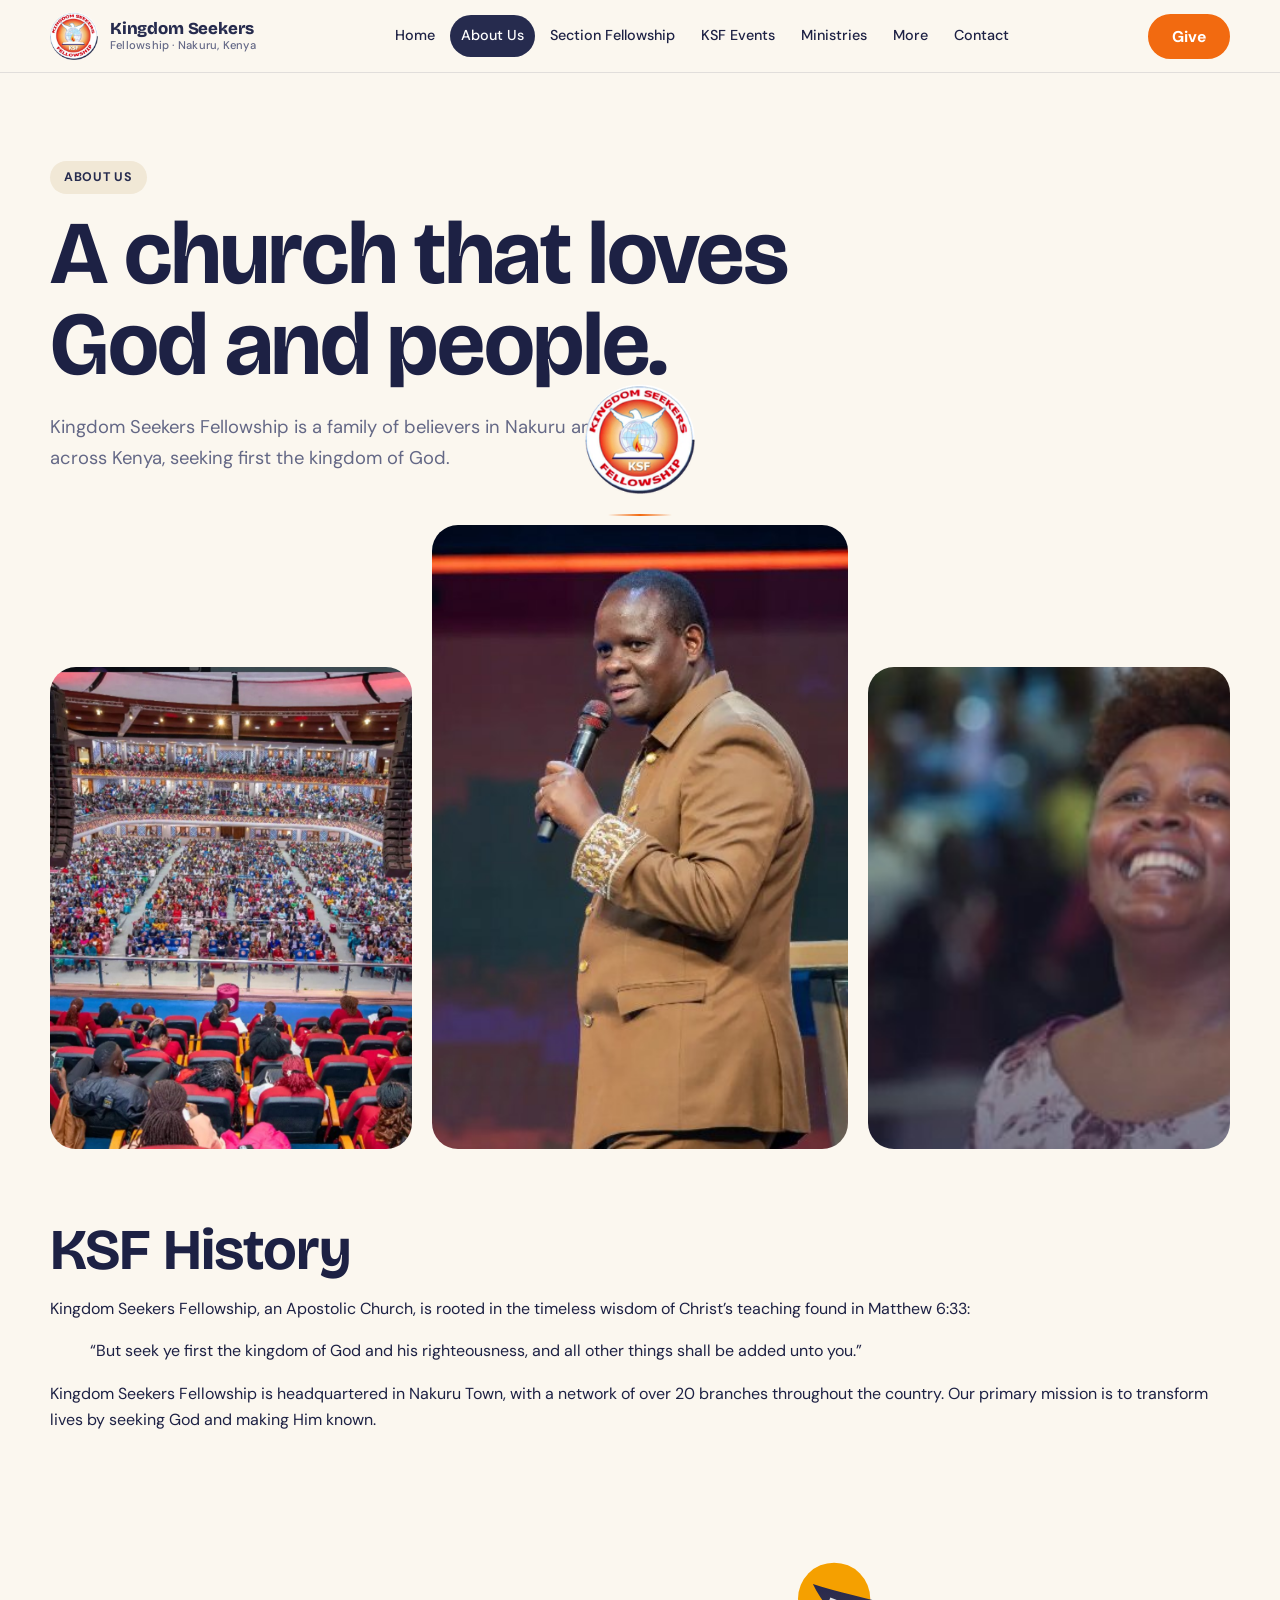
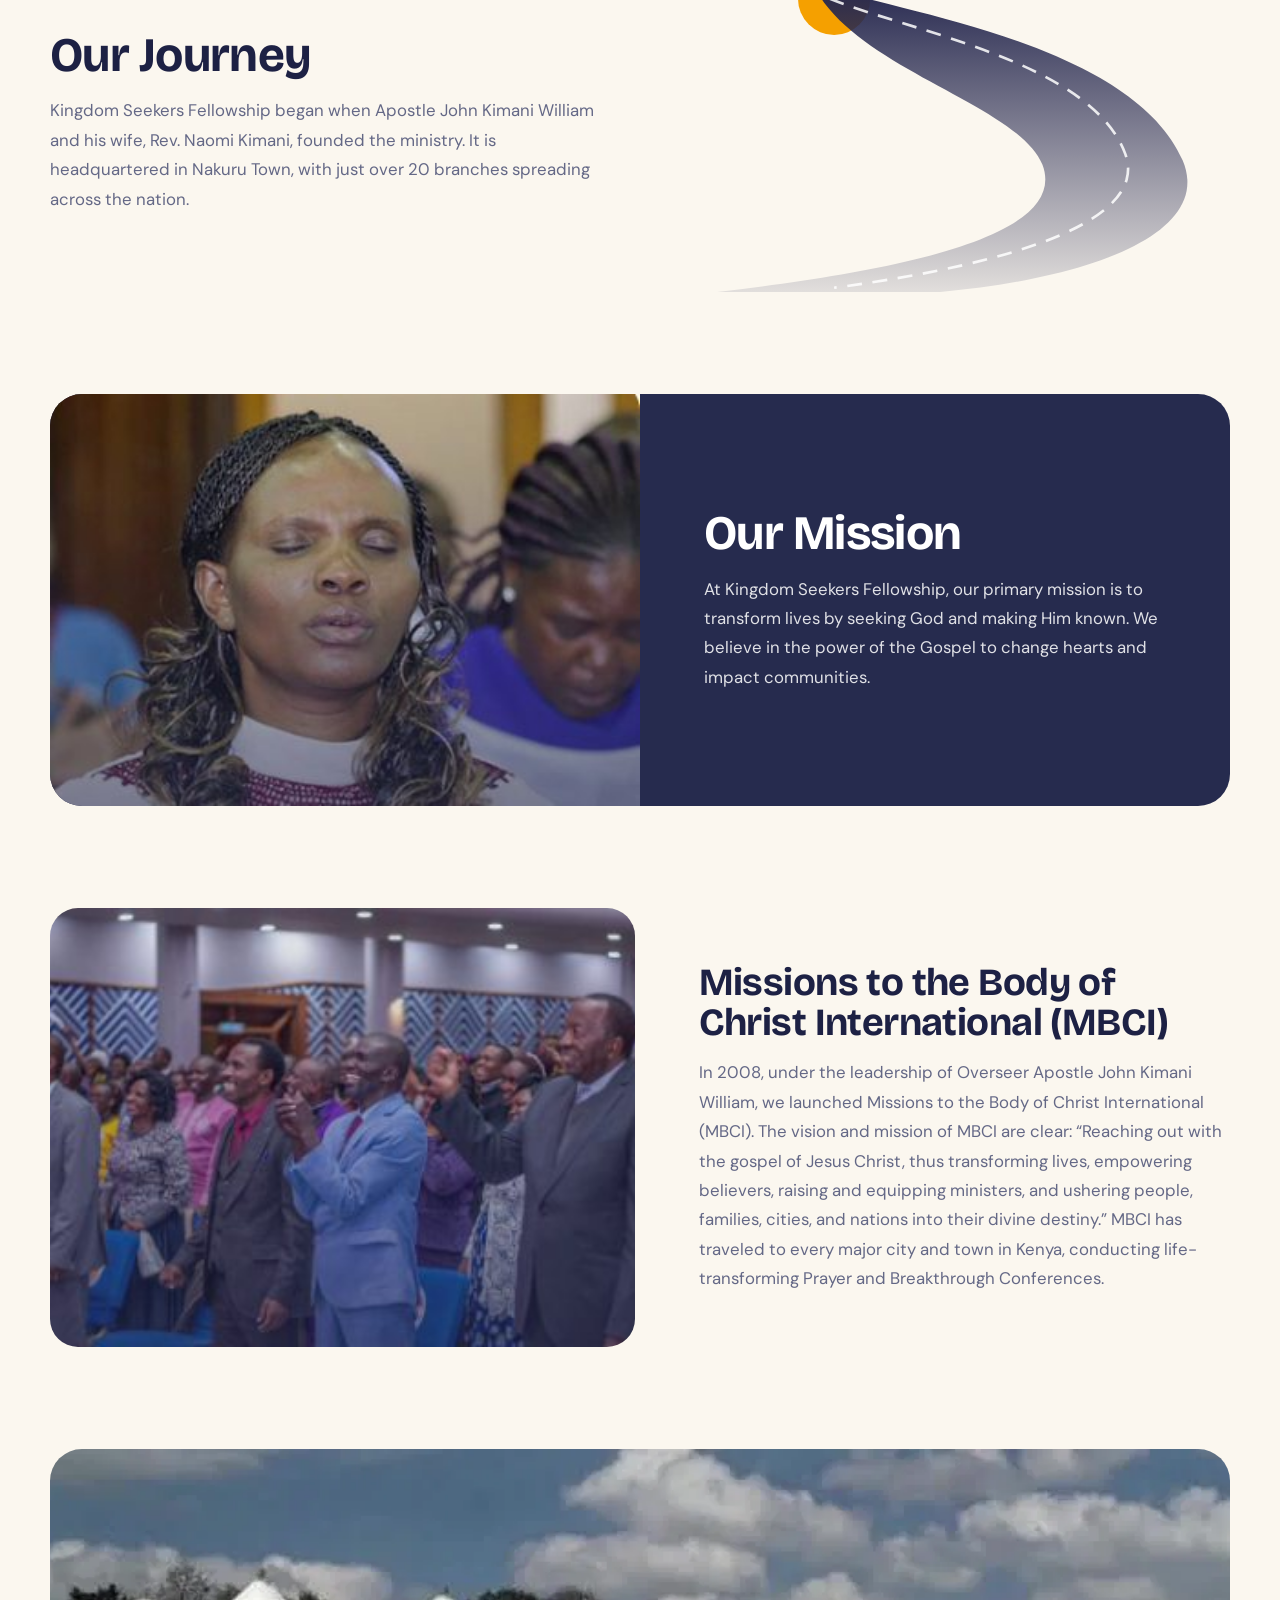
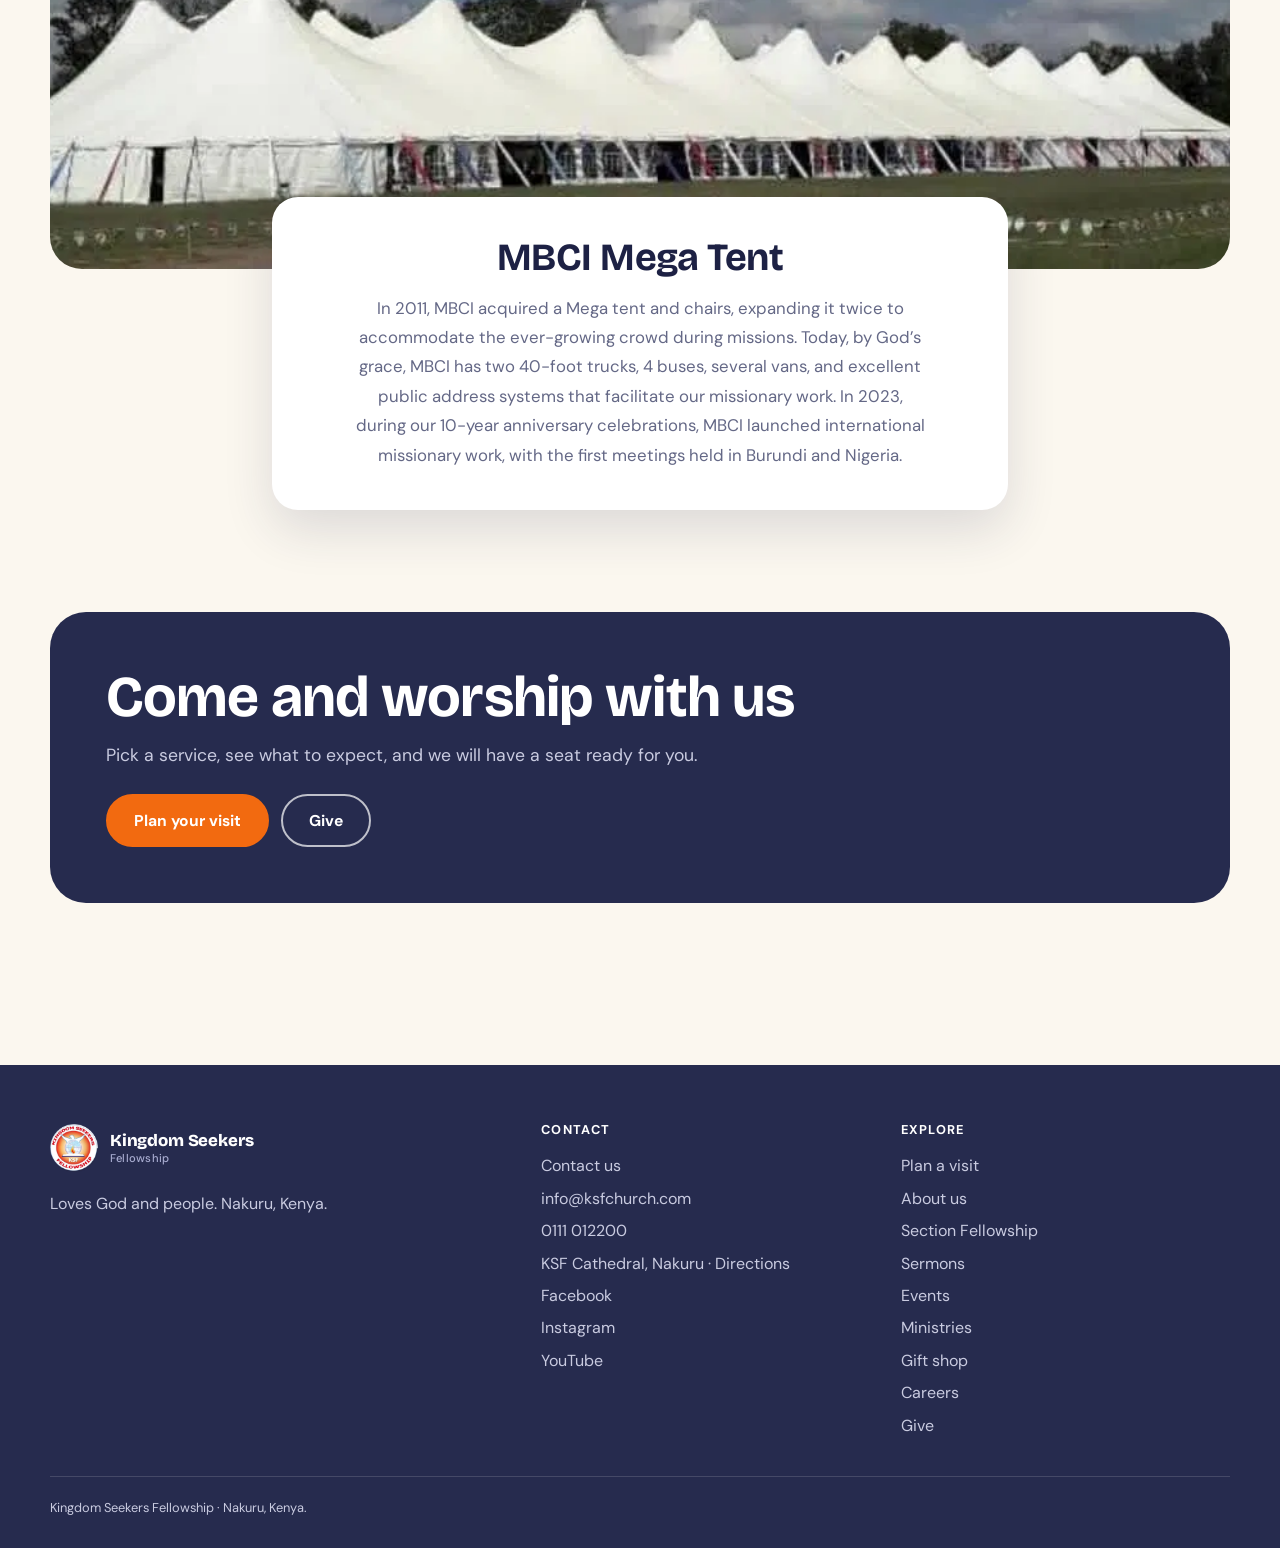
==== commit fa4405e2: "Update ministries and section fellowship pages with accessibility improvements, navigation enhanceme" ====
--- a/about.html
+++ b/about.html
@@ -3,16 +3,19 @@
 <meta charset="utf-8">
 <meta name="viewport" content="width=device-width, initial-scale=1, viewport-fit=cover">
 <meta name="color-scheme" content="light">
+<link rel="icon" type="image/png" href="images/logo.png">
+<link rel="apple-touch-icon" href="images/logo.png">
 <meta name="description" content="About Kingdom Seekers Fellowship: our journey, our mission, and Missions to the Body of Christ International (MBCI).">
 <title>About Us | Kingdom Seekers Fellowship</title>
 <link rel="preconnect" href="https://fonts.googleapis.com"><link rel="preconnect" href="https://fonts.gstatic.com" crossorigin>
 <link href="https://fonts.googleapis.com/css2?family=Bricolage+Grotesque:opsz,wght@12..96,500;12..96,700;12..96,800&family=DM+Sans:wght@400;500;700&display=swap" rel="stylesheet">
-<link rel="stylesheet" href="style.css">
+<link rel="stylesheet" href="style.css?v=4">
 <link rel="stylesheet" href="about.css">
 <link rel="stylesheet" href="preloader.css?v=1">
 <noscript><style>.site-preloader{display:none}</style></noscript>
 </head>
 <body>
+<a class="skip-link" href="#top">Skip to content</a>
 <div class="site-preloader" id="site-preloader" aria-label="Loading Kingdom Seekers Fellowship">
   <div class="preloader-panel top"></div>
   <div class="preloader-panel bottom"></div>
@@ -20,11 +23,11 @@
 </div>
 <header><div class="w nb">
   <a class="br" href="index.html"><img src="images/logo.png" alt="KSF logo"><span>Kingdom Seekers<small>Fellowship · Nakuru, Kenya</small></span></a>
-  <nav id="nav"><a href="index.html" data-t="home">Home</a><a href="about.html" aria-current="page" data-t="about">About Us</a><a href="section-fellowship.html" data-t="section">Section Fellowship</a><a href="events.html" data-t="kev">KSF Events</a><a href="ministries.html" data-t="min">Ministries</a><a href="gift-shop.html" data-t="gift">Gift Shop</a><a href="contact.html" data-t="contact">Contact</a><a href="careers.html" data-t="careers">Careers</a><a class="ng" href="index.html#give" data-t="give">Give</a></nav>
-  <div class="rt"><div class="lg" role="group" aria-label="Language"><button data-l="en" aria-pressed="true">EN</button><button data-l="sw" aria-pressed="false">SW</button></div><a class="btn" href="index.html#give" data-t="give">Give</a><button class="mn" id="mn" aria-label="Menu" aria-expanded="false">☰</button></div>
+  <nav id="nav"><a href="index.html" data-t="home">Home</a><a href="about.html" aria-current="page" data-t="about">About Us</a><a href="section-fellowship.html" data-t="section">Section Fellowship</a><a href="events.html" data-t="kev">KSF Events</a><a href="ministries.html" data-t="min">Ministries</a><details class="nav-more"><summary>More</summary><div class="nav-more-menu"><a href="gift-shop.html">Gift Shop</a><a href="careers.html">Careers</a></div></details><a href="contact.html" data-t="contact">Contact</a><a class="ng" href="index.html#give" data-t="give">Give</a></nav>
+  <div class="rt"><a class="btn" href="index.html#give" data-t="give">Give</a><button class="mn" id="mn" aria-label="Menu" aria-expanded="false">☰</button></div>
 </div></header>
 
-<main id="top">
+<main id="top" tabindex="-1">
 
 <section class="abp-head"><div class="w">
   <span class="eb" data-t="abt">About us</span>
@@ -91,11 +94,11 @@
 
 <footer id="contact"><div class="w"><div class="fg">
   <div><a class="br" href="index.html"><img src="images/logo.png" alt=""><span>Kingdom Seekers<small>Fellowship</small></span></a><p style="margin:16px 0 0;max-width:24rem">Loves God and people. Nakuru, Kenya.</p></div>
-  <div><h4>Contact</h4><a href="contact.html">Contact us</a><a href="mailto:info@ksfchurch.com">info@ksfchurch.com</a><a href="tel:+254111012200">0111 012200</a><a href="#" data-soon>Facebook</a><a href="#" data-soon>Instagram</a><a href="#" data-soon>YouTube</a></div>
+  <div><h4>Contact</h4><a href="contact.html">Contact us</a><a href="mailto:info@ksfchurch.com">info@ksfchurch.com</a><a href="tel:+254111012200">0111 012200</a><a href="https://maps.app.goo.gl/TbEkT7DkS5dyrQYf7" target="_blank" rel="noopener">KSF Cathedral, Nakuru · Directions</a><a href="#" data-soon>Facebook</a><a href="#" data-soon>Instagram</a><a href="#" data-soon>YouTube</a></div>
   <div><h4>Explore</h4><a href="index.html#visit">Plan a visit</a><a href="about.html">About us</a><a href="section-fellowship.html">Section Fellowship</a><a href="index.html#watch">Sermons</a><a href="events.html">Events</a><a href="ministries.html">Ministries</a><a href="gift-shop.html">Gift shop</a><a href="careers.html">Careers</a><a href="index.html#give">Give</a></div></div>
-  <p class="cp">Concept redesign · photos are taken from the current site and service times are samples.</p></div></footer>
+  <p class="cp">Kingdom Seekers Fellowship · Nakuru, Kenya.</p></div></footer>
 
-<nav class="bar" aria-label="Quick actions"><a href="index.html#watch"><span aria-hidden="true">▶</span><span data-t="wl">Watch live</span></a><a href="index.html#visit" data-t="plan2">Visit</a><a class="g" href="index.html#give" data-t="give">Give</a></nav>
+<nav class="bar" aria-label="Quick actions"><a href="https://www.youtube.com/live/AlnOnlBDe-4" target="_blank" rel="noopener"><span aria-hidden="true">▶</span><span data-t="wl">Watch live</span></a><a href="index.html#visit" data-t="plan2">Visit</a><a class="g" href="index.html#give" data-t="give">Give</a></nav>
 <div id="toast" role="status" aria-live="polite"></div>
 <script src="about.js"></script>
 <script src="preloader.js?v=1"></script>
--- a/style.css
+++ b/style.css
@@ -1,29 +1,34 @@
-:root{--navy:#262b4e;--navy2:#363d6b;--or:#f26a10;--or2:#d9560a;--iv:#fbf7ef;--sand:#f1e8d6;--ink:#1d2144;--mute:#646886;--line:rgba(38,43,78,.12);--h:'Bricolage Grotesque','DM Sans',system-ui,sans-serif;--b:'DM Sans',system-ui,-apple-system,'Segoe UI',sans-serif;box-sizing:border-box;padding-top:env(safe-area-inset-top,0px);color-scheme:light}
+:root{--navy:#262b4e;--navy2:#363d6b;--or:#f26a10;--or2:#d9560a;--cta:#f26a10;--cta-hover:#d9560a;--iv:#fbf7ef;--sand:#f1e8d6;--ink:#1d2144;--mute:#646886;--line:rgba(38,43,78,.12);--h:'Bricolage Grotesque','DM Sans',system-ui,sans-serif;--b:'DM Sans',system-ui,-apple-system,'Segoe UI',sans-serif;box-sizing:border-box;padding-top:env(safe-area-inset-top,0px);color-scheme:light}
 *,*::before,*::after{box-sizing:inherit}
 html{scroll-behavior:smooth;scroll-padding-top:90px}
 body{margin:0;background:var(--iv);color:var(--ink);font:400 1rem/1.65 var(--b);overflow-x:clip;padding-bottom:calc(76px + env(safe-area-inset-bottom,0px))}
 @media(min-width:800px){body{padding-bottom:0}}
 a{color:inherit;text-decoration:none}img{display:block;max-width:100%}
-h1,h2,h3{margin:0;font-family:var(--h);font-weight:800;line-height:1.02;letter-spacing:-.025em}
+h1,h2,h3{margin:0;font-family:var(--h);font-weight:700;line-height:1.02;letter-spacing:-.015em}
 h1{font-size:clamp(3.3rem,10vw,7.4rem)}h1 em{font-style:normal;color:var(--or)}
 h2{font-size:clamp(2.1rem,5vw,3.6rem)}h3{font-size:1.35rem;line-height:1.15}
+a:focus-visible,button:focus-visible,summary:focus-visible,input:focus-visible,textarea:focus-visible,select:focus-visible,[tabindex]:focus-visible{outline:3px solid var(--or);outline-offset:3px}
+.skip-link{position:fixed;top:8px;left:8px;z-index:1100;transform:translateY(-150%);padding:10px 16px;border-radius:8px;background:var(--navy);color:#fff;font-weight:700}
+.skip-link:focus{transform:translateY(0)}
 .w{width:min(1180px,100% - 36px);margin-inline:auto}
 .sec{padding:clamp(56px,8vw,104px) 0}
 .eb{display:inline-block;margin:0 0 14px;padding:6px 14px;border-radius:99px;background:var(--sand);color:var(--navy);font-size:.78rem;font-weight:700;letter-spacing:.06em;text-transform:uppercase}
-.btn{display:inline-flex;align-items:center;justify-content:center;gap:10px;padding:14px 26px;border:2px solid var(--or);border-radius:99px;background:var(--or);color:#fff;font:700 .98rem var(--b);cursor:pointer;transition:transform .25s,background .25s,color .25s,box-shadow .25s}
-.btn:hover{transform:translateY(-2px);background:var(--or2);border-color:var(--or2);box-shadow:0 10px 24px rgba(242,106,16,.3)}
+.btn{display:inline-flex;align-items:center;justify-content:center;gap:10px;padding:14px 26px;border:2px solid var(--cta);border-radius:99px;background:var(--cta);color:#fff;font:700 .98rem var(--b);cursor:pointer;transition:transform .25s,background .25s,color .25s,box-shadow .25s}
+.btn:hover{transform:translateY(-2px);background:var(--cta-hover);border-color:var(--cta-hover);box-shadow:0 10px 24px rgba(242,106,16,.3)}
 .btn.o{background:transparent;color:var(--navy);border-color:var(--navy)}.btn.o:hover{background:var(--navy);color:#fff;box-shadow:none}
 .live{width:9px;height:9px;border-radius:50%;background:#1fb35a;box-shadow:0 0 0 0 rgba(31,179,90,.6);animation:pu 2s infinite}.off{background:#b8b3a4;animation:none}
 @keyframes pu{70%{box-shadow:0 0 0 9px rgba(31,179,90,0)}100%{box-shadow:0 0 0 0 rgba(31,179,90,0)}}
 header{position:sticky;top:env(safe-area-inset-top,0px);z-index:50;background:rgba(251,247,239,.86);-webkit-backdrop-filter:blur(14px);backdrop-filter:blur(14px);border-bottom:1px solid var(--line)}
 .nb{display:flex;align-items:center;justify-content:space-between;gap:18px;height:72px}
 .br{display:flex;align-items:center;gap:12px;font:800 1.05rem/1.1 var(--h);letter-spacing:-.01em;color:var(--navy)}.br img{width:48px;height:48px}.br small{display:block;font:500 .7rem var(--b);color:var(--mute);letter-spacing:.02em}
-nav{display:none;gap:4px}nav a{padding:9px 14px;border-radius:99px;font-weight:500;font-size:.95rem;transition:background .2s}nav a:hover{background:var(--sand)}
+@media(max-width:1119px){.nb>.br{gap:0}.nb>.br>span{display:none}.nb>.br img{width:56px;height:56px}}
+nav{display:none;gap:4px}nav a,nav .nav-more>summary{padding:9px 11px;border-radius:99px;font-weight:500;font-size:.9rem;transition:background .2s;cursor:pointer;white-space:nowrap}nav a:hover,nav .nav-more>summary:hover{background:var(--sand)}nav .nav-more>summary{list-style:none}nav .nav-more>summary::-webkit-details-marker{display:none}.nav-more{position:relative}.nav-more.current>summary{background:var(--navy);color:#fff}.nav-more-menu{position:absolute;top:calc(100% + 8px);right:0;z-index:55;display:grid;min-width:170px;padding:8px;border:1px solid var(--line);border-radius:16px;background:var(--iv);box-shadow:0 14px 36px rgba(38,43,78,.16)}.nav-more:not([open]) .nav-more-menu{display:none}.nav-more-menu a{display:block}
 .rt{display:flex;align-items:center;gap:10px}
 .lg{display:flex;padding:3px;border:1px solid var(--line);border-radius:99px}.lg button{padding:5px 11px;border:0;border-radius:99px;background:none;color:var(--mute);font:700 .75rem var(--b);cursor:pointer}.lg button[aria-pressed=true]{background:var(--navy);color:#fff}
 .mn{display:grid;place-items:center;width:44px;height:44px;border:1px solid var(--line);border-radius:50%;background:none;font-size:1.2rem;cursor:pointer}
 .rt .btn{padding:10px 22px}
-@media(max-width:1119px){nav.open{display:flex;flex-direction:column;position:absolute;left:0;right:0;top:72px;padding:14px 18px 20px;background:var(--iv);border-bottom:1px solid var(--line)}nav.open a{padding:13px 8px;font-size:1.1rem;border-bottom:1px solid var(--line);border-radius:0}.rt .btn{display:none}}
+@media(max-width:1119px){nav.open{display:flex;flex-direction:column;position:absolute;left:0;right:0;top:72px;padding:14px 18px 20px;background:var(--iv);border-bottom:1px solid var(--line)}nav.open a,nav.open .nav-more>summary{padding:13px 8px;font-size:1.1rem;border-bottom:1px solid var(--line);border-radius:0}nav.open .nav-more-menu{position:static;min-width:0;padding:0 0 0 14px;border:0;border-radius:0;background:transparent;box-shadow:none}}
+@media(max-width:799px){.rt .btn{display:none}}
 @media(min-width:1120px){nav{display:flex}.mn{display:none}.ng{display:none}}
 .hero{padding:clamp(34px,6vw,80px) 0 clamp(50px,7vw,90px)}
 .hg{display:grid;gap:40px;align-items:center}@media(min-width:900px){.hg{grid-template-columns:1.1fr .9fr;gap:56px}}
@@ -38,7 +43,7 @@
 .pg{display:grid;gap:30px;margin-top:30px}@media(min-width:900px){.pg{grid-template-columns:1fr 1fr;gap:50px}}
 .q{margin-bottom:22px}.q h4{margin:0 0 10px;font:700 .8rem var(--b);letter-spacing:.08em;text-transform:uppercase;color:#a8acd0}
 .opts{display:flex;flex-wrap:wrap;gap:8px}
-.opt{padding:11px 18px;border:1.5px solid rgba(255,255,255,.25);border-radius:99px;background:none;color:#fff;font:500 .95rem var(--b);cursor:pointer;transition:all .2s}.opt:hover{border-color:#fff}.opt[aria-pressed=true]{background:var(--or);border-color:var(--or)}
+.opt{padding:11px 18px;border:1.5px solid rgba(255,255,255,.25);border-radius:99px;background:none;color:#fff;font:500 .95rem var(--b);cursor:pointer;transition:all .2s}.opt:hover{border-color:#fff}.opt[aria-pressed=true]{background:var(--cta);border-color:var(--cta)}
 .res{padding:28px;border-radius:26px;background:#fff;color:var(--ink)}.res h3{font-size:1.7rem;margin-bottom:6px}.res p{color:var(--mute);margin:0 0 14px}
 .res ul{margin:0 0 20px;padding:0;list-style:none}.res li{padding:10px 0;border-bottom:1px solid var(--line);display:flex;gap:12px}.res li::before{content:"✓";color:var(--or);font-weight:800}
 .hd{display:flex;flex-wrap:wrap;justify-content:space-between;align-items:flex-end;gap:20px;margin-bottom:34px}
@@ -77,7 +82,7 @@
 footer h4{margin:0 0 12px;color:#fff;font:700 .8rem var(--b);letter-spacing:.1em;text-transform:uppercase}footer a{display:block;padding:3px 0}footer a:hover{color:#fff}
 footer .br{color:#fff}footer .br small{color:#a8acd0}.cp{margin:34px 0 0;padding-top:20px;border-top:1px solid rgba(255,255,255,.14);font-size:.8rem}
 .bar{position:fixed;left:0;right:0;bottom:0;z-index:60;display:grid;grid-template-columns:1fr 1fr 1fr;gap:8px;padding:10px 12px calc(10px + env(safe-area-inset-bottom,0px));background:rgba(251,247,239,.94);-webkit-backdrop-filter:blur(14px);backdrop-filter:blur(14px);border-top:1px solid var(--line)}
-.bar a{display:flex;align-items:center;justify-content:center;gap:8px;padding:12px 6px;border-radius:99px;font:700 .86rem var(--b);color:var(--navy);background:var(--sand)}.bar a.g{background:var(--or);color:#fff}@media(min-width:800px){.bar{display:none}}
+.bar a{display:flex;align-items:center;justify-content:center;gap:8px;padding:12px 6px;border-radius:99px;font:700 .86rem var(--b);color:var(--navy);background:var(--sand)}.bar a.g{background:var(--cta);color:#fff}@media(min-width:800px){.bar{display:none}}
 .rv{opacity:0;transform:translateY(24px);transition:opacity .8s ease,transform .8s cubic-bezier(.16,1,.3,1)}.rv.in{opacity:1;transform:none}
 @media(prefers-reduced-motion:reduce){*,*::before,*::after{animation:none!important;transition:none!important;scroll-behavior:auto!important}.rv{opacity:1;transform:none}}
 
@@ -87,6 +92,19 @@
 .hero .eb{position:absolute;left:max(18px,calc((100vw - 1180px)/2));top:26px;margin:0;background:rgba(255,255,255,.14);color:#fff;border:1px solid rgba(255,255,255,.28);-webkit-backdrop-filter:blur(8px);backdrop-filter:blur(8px)}
 .hero h1{color:#fff;font-size:clamp(3.6rem,13vw,9.5rem)}.hero .row{justify-content:center;margin-top:36px}
 .hero .btn.o{color:#fff;border-color:rgba(255,255,255,.7)}.hero .btn.o:hover{background:#fff;color:var(--navy)}
+.visit-strip{padding:18px 0;background:#fff;border-bottom:1px solid var(--line)}
+.visit-strip-inner{display:grid;grid-template-columns:repeat(4,minmax(0,1fr));gap:18px}
+.visit-time,.visit-location{display:grid;align-content:center;gap:3px}
+.visit-time span,.visit-location>span{color:var(--mute);font-size:.76rem;font-weight:700;letter-spacing:.04em;text-transform:uppercase}
+.visit-time strong,.visit-location strong{color:var(--navy);font-size:.98rem;line-height:1.45}
+.visit-location a{color:var(--or2);font-size:.88rem;font-weight:700}
+.visit-location a:hover{text-decoration:underline}
+.sermon-grid{display:grid;grid-template-columns:repeat(auto-fit,minmax(min(100%,290px),1fr));gap:20px}
+.sermon-video{min-width:0;padding:16px;border:1px solid var(--line);border-radius:24px;background:#fff;box-shadow:0 12px 30px rgba(38,43,78,.08)}
+.sermon-video h3{margin:0 0 12px;color:var(--navy);font-size:1.12rem}
+.sermon-video p{margin:10px 0 0;color:var(--mute);font-size:.9rem}
+.sermon-frame{aspect-ratio:16/9;overflow:hidden;border-radius:14px;background:var(--navy)}
+.sermon-frame iframe{display:block;width:100%;height:100%;border:0}
 @media(min-width:1120px){nav a{padding:9px 11px;font-size:.9rem}}
 .pg{grid-template-columns:1fr}@media(min-width:900px){.pg{grid-template-columns:1fr 1.1fr}}
 .fest{display:grid;gap:30px;padding:clamp(18px,3vw,34px);border-radius:34px;background:#fff;box-shadow:0 24px 60px rgba(38,43,78,.12)}
@@ -123,6 +141,7 @@
 @media (max-width:860px){
   .plan .pg{grid-template-columns:1fr !important}
 }
+@media(max-width:700px){.visit-strip-inner{grid-template-columns:repeat(2,minmax(0,1fr));gap:16px 12px}.visit-time strong,.visit-location strong{font-size:.9rem}}
 
 /* 2. MBCI Media: show the logo whole instead of cropping it */
 .mc.mc-logo img{
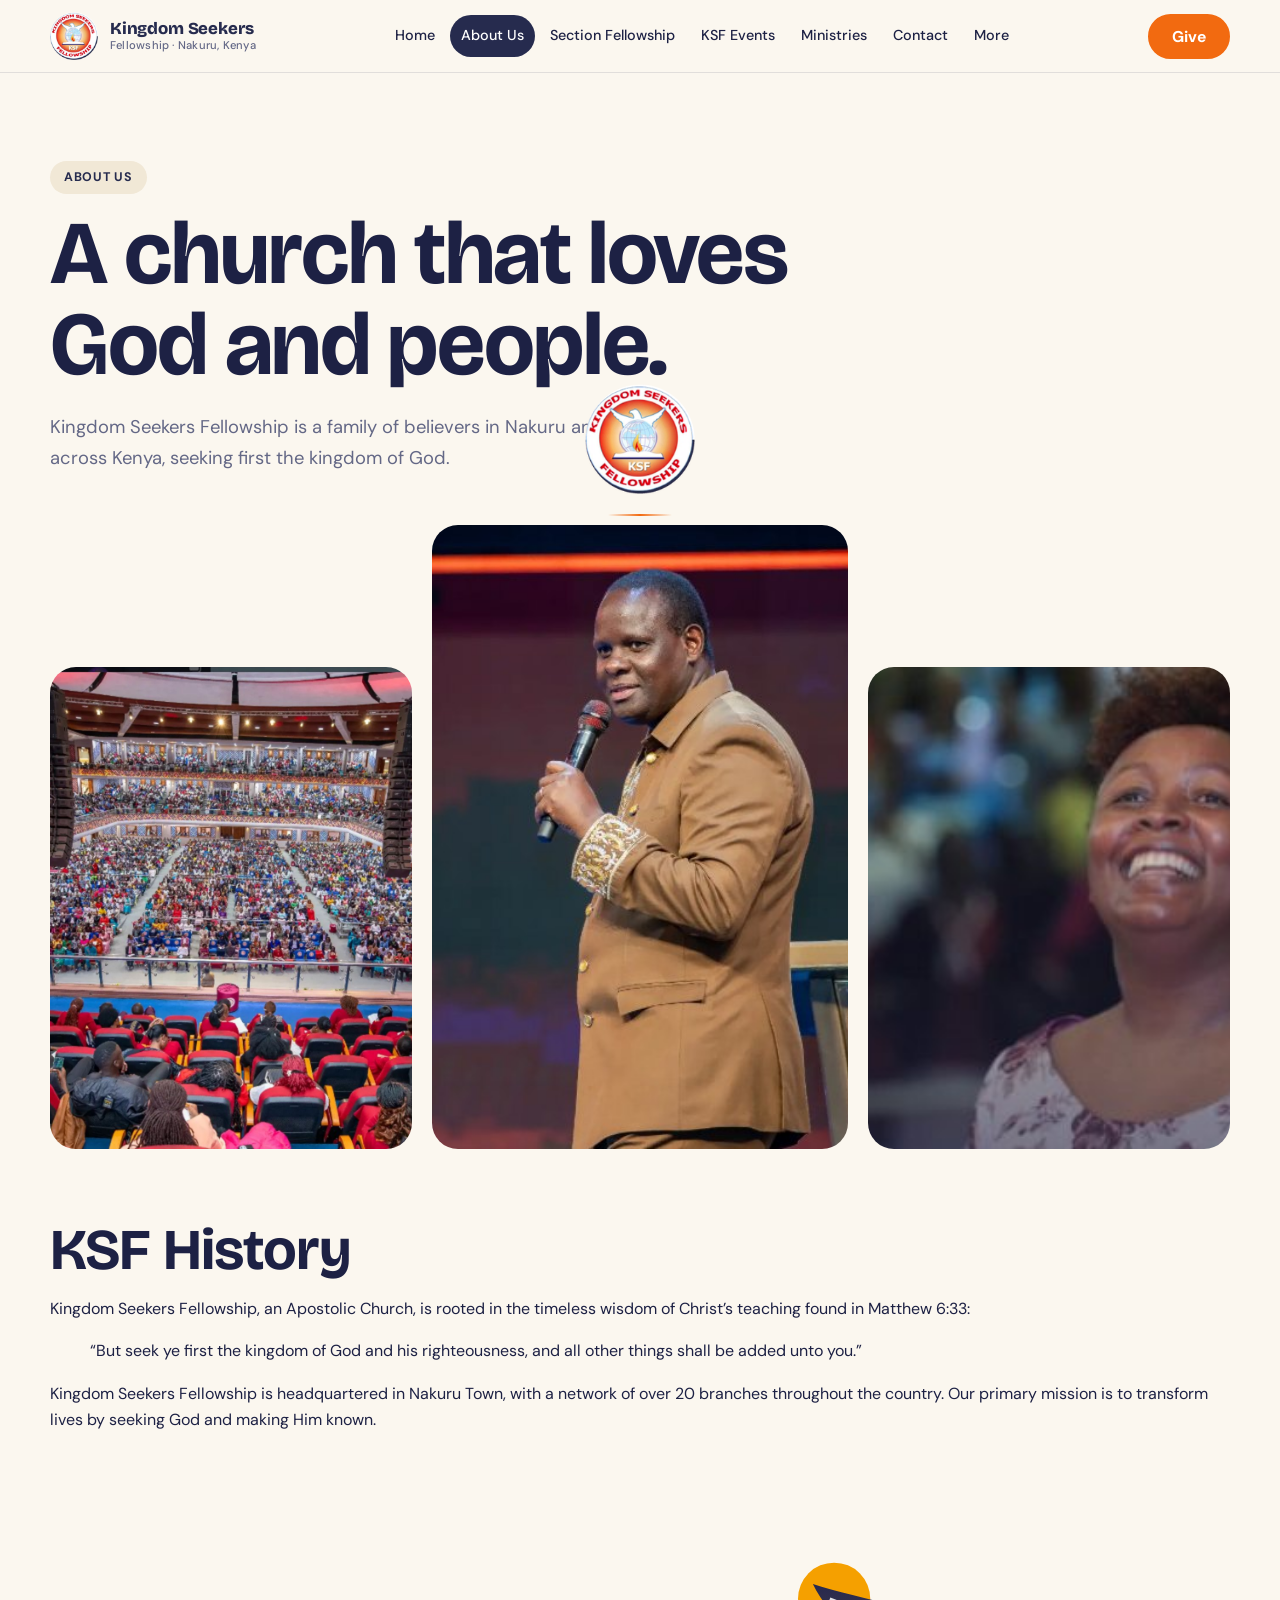
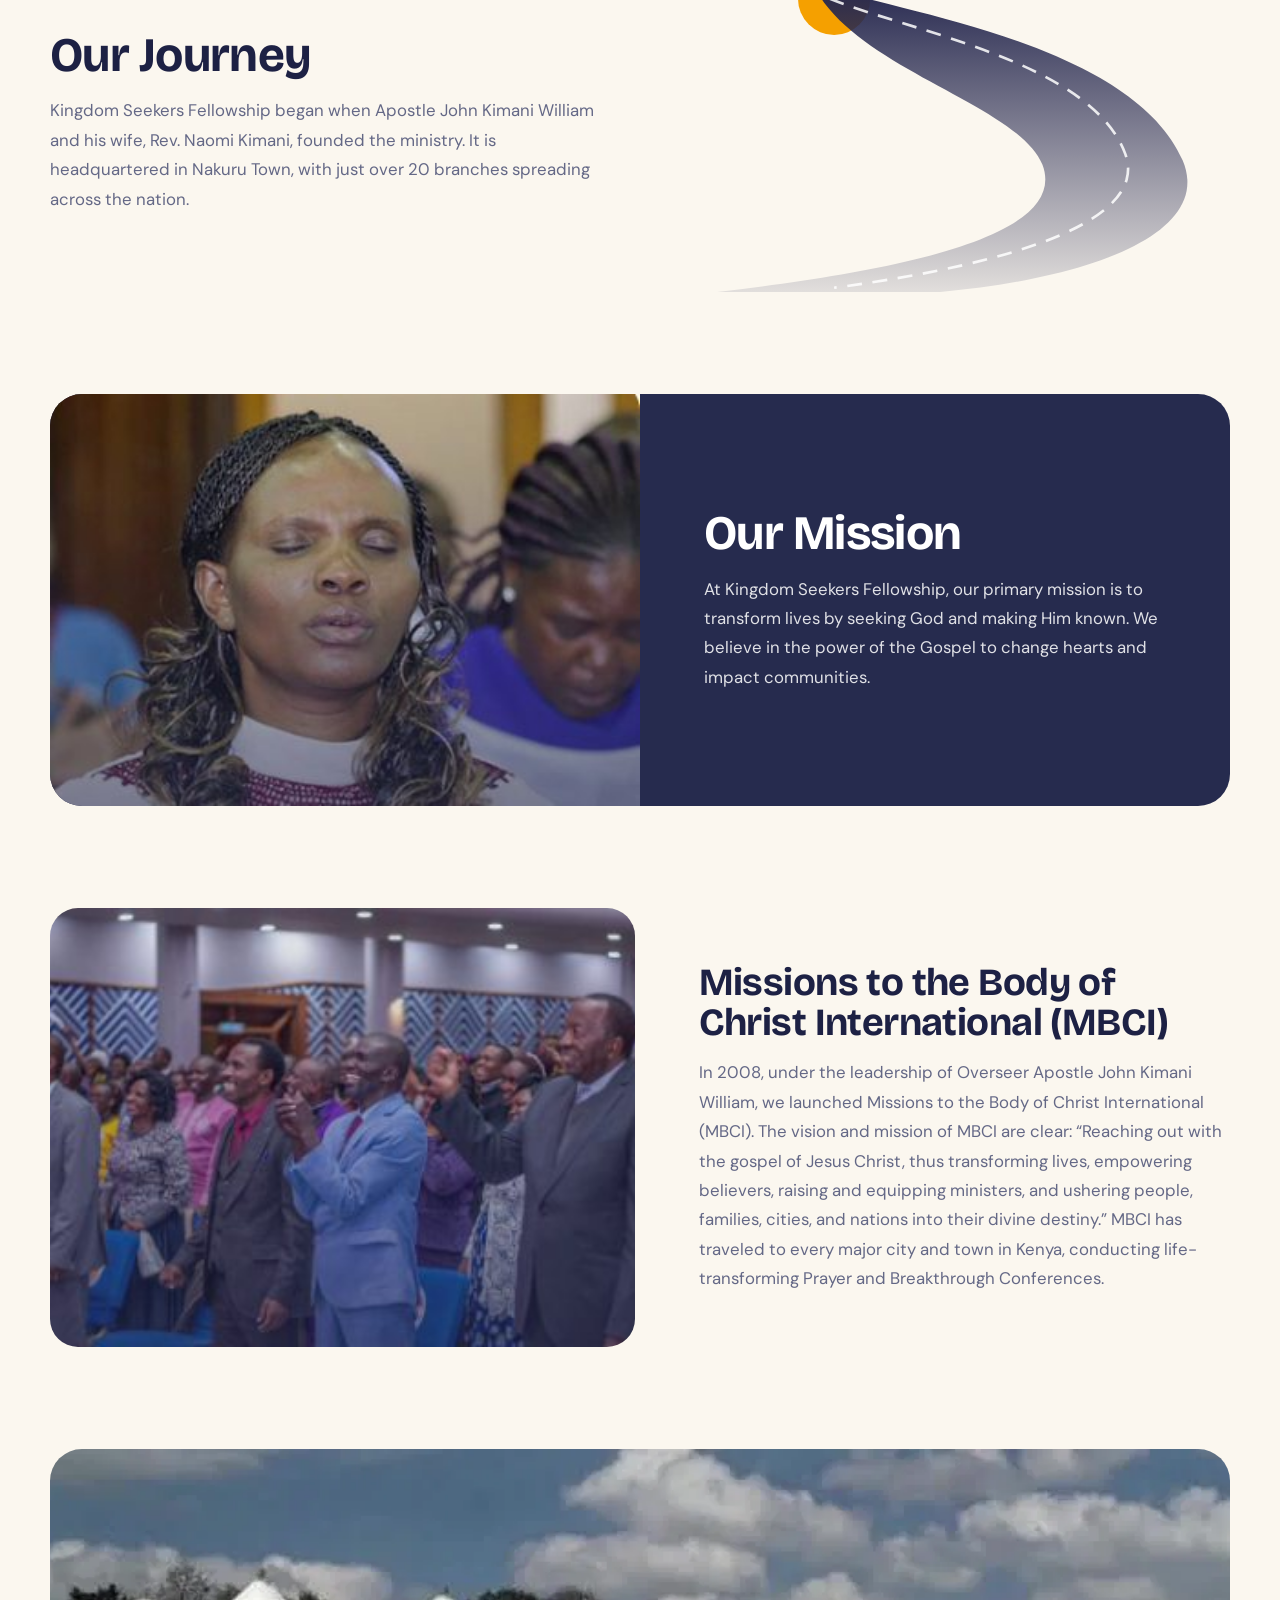
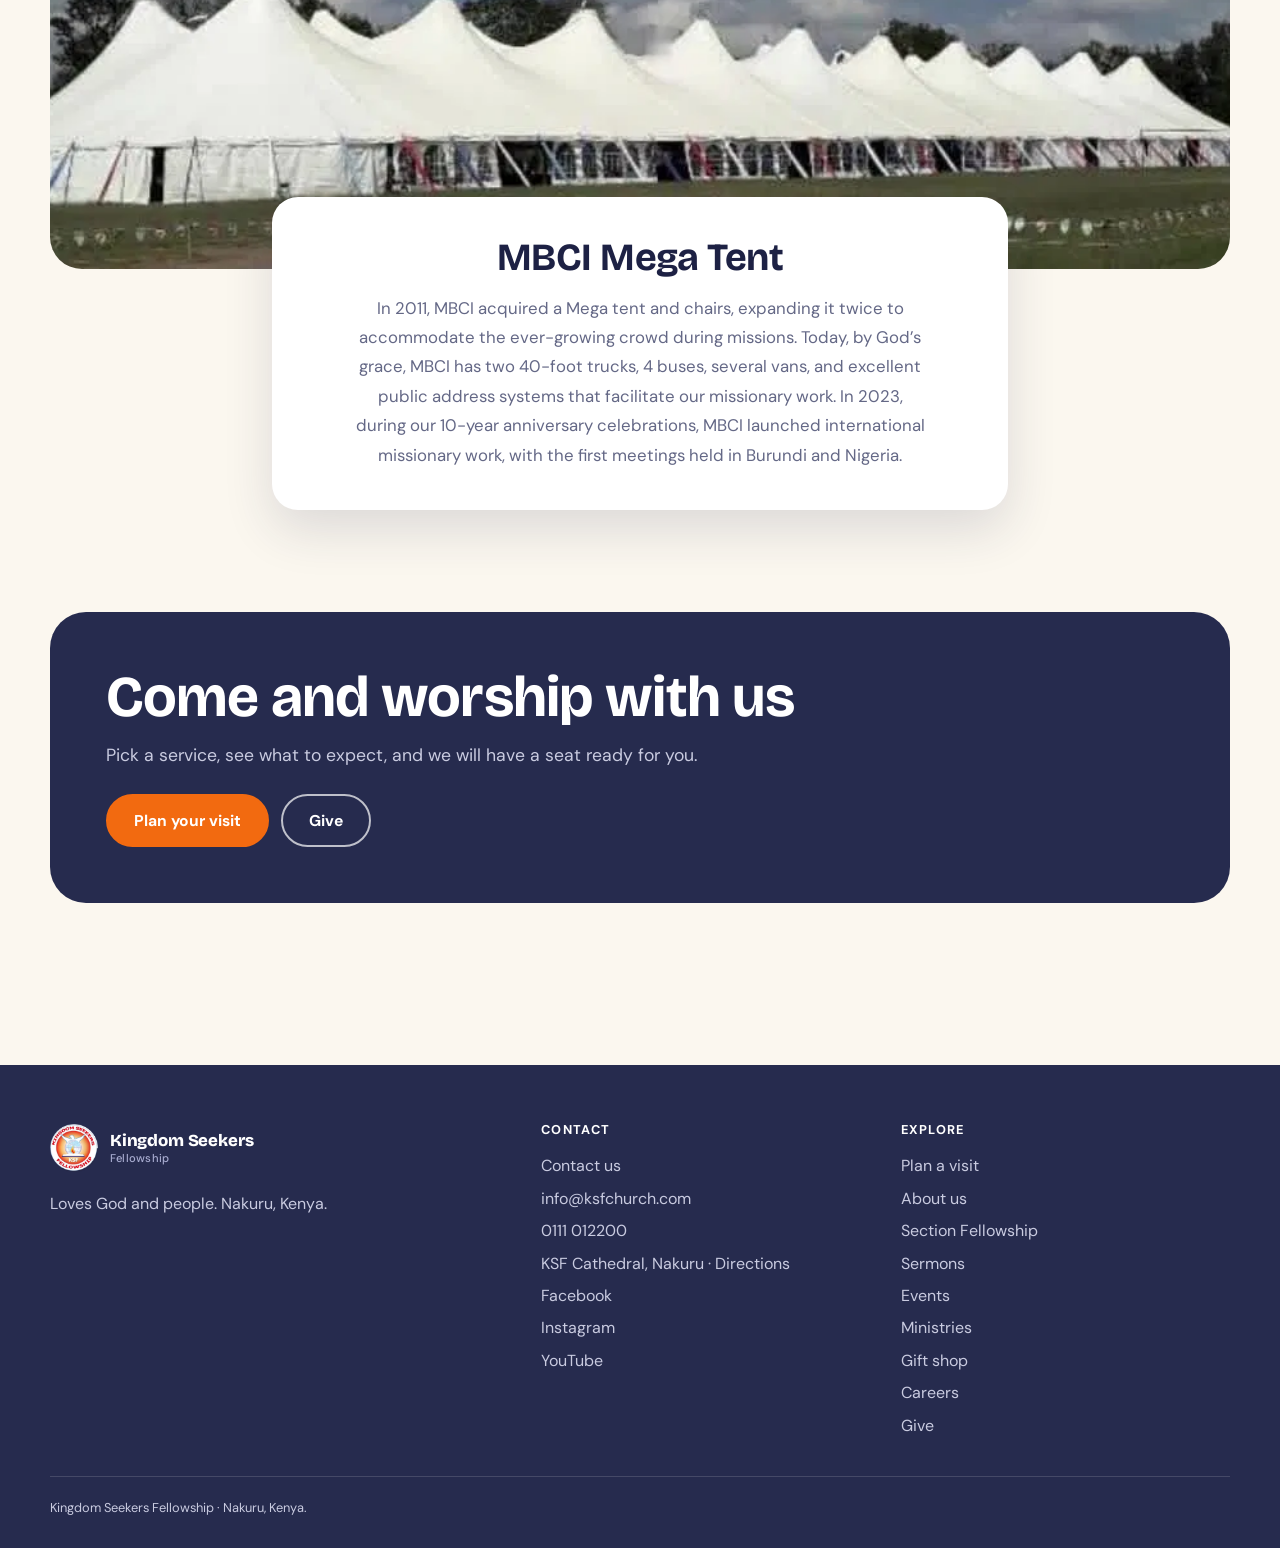
==== commit e893bfde: "Update stylesheet version to v5 across multiple HTML files and enhance visit time layout in CSS for " ====
--- a/about.html
+++ b/about.html
@@ -9,7 +9,7 @@
 <title>About Us | Kingdom Seekers Fellowship</title>
 <link rel="preconnect" href="https://fonts.googleapis.com"><link rel="preconnect" href="https://fonts.gstatic.com" crossorigin>
 <link href="https://fonts.googleapis.com/css2?family=Bricolage+Grotesque:opsz,wght@12..96,500;12..96,700;12..96,800&family=DM+Sans:wght@400;500;700&display=swap" rel="stylesheet">
-<link rel="stylesheet" href="style.css?v=4">
+<link rel="stylesheet" href="style.css?v=5">
 <link rel="stylesheet" href="about.css">
 <link rel="stylesheet" href="preloader.css?v=1">
 <noscript><style>.site-preloader{display:none}</style></noscript>
@@ -23,7 +23,7 @@
 </div>
 <header><div class="w nb">
   <a class="br" href="index.html"><img src="images/logo.png" alt="KSF logo"><span>Kingdom Seekers<small>Fellowship · Nakuru, Kenya</small></span></a>
-  <nav id="nav"><a href="index.html" data-t="home">Home</a><a href="about.html" aria-current="page" data-t="about">About Us</a><a href="section-fellowship.html" data-t="section">Section Fellowship</a><a href="events.html" data-t="kev">KSF Events</a><a href="ministries.html" data-t="min">Ministries</a><details class="nav-more"><summary>More</summary><div class="nav-more-menu"><a href="gift-shop.html">Gift Shop</a><a href="careers.html">Careers</a></div></details><a href="contact.html" data-t="contact">Contact</a><a class="ng" href="index.html#give" data-t="give">Give</a></nav>
+  <nav id="nav"><a href="index.html" data-t="home">Home</a><a href="about.html" aria-current="page" data-t="about">About Us</a><a href="section-fellowship.html" data-t="section">Section Fellowship</a><a href="events.html" data-t="kev">KSF Events</a><a href="ministries.html" data-t="min">Ministries</a><a href="contact.html" data-t="contact">Contact</a><details class="nav-more"><summary>More</summary><div class="nav-more-menu"><a href="gift-shop.html">Gift Shop</a><a href="careers.html">Careers</a></div></details><a class="ng" href="index.html#give" data-t="give">Give</a></nav>
   <div class="rt"><a class="btn" href="index.html#give" data-t="give">Give</a><button class="mn" id="mn" aria-label="Menu" aria-expanded="false">☰</button></div>
 </div></header>
 
--- a/style.css
+++ b/style.css
@@ -94,9 +94,12 @@
 .hero .btn.o{color:#fff;border-color:rgba(255,255,255,.7)}.hero .btn.o:hover{background:#fff;color:var(--navy)}
 .visit-strip{padding:18px 0;background:#fff;border-bottom:1px solid var(--line)}
 .visit-strip-inner{display:grid;grid-template-columns:repeat(4,minmax(0,1fr));gap:18px}
-.visit-time,.visit-location{display:grid;align-content:center;gap:3px}
+.visit-time,.visit-location{display:grid;align-content:center;gap:3px;min-width:0}
 .visit-time span,.visit-location>span{color:var(--mute);font-size:.76rem;font-weight:700;letter-spacing:.04em;text-transform:uppercase}
 .visit-time strong,.visit-location strong{color:var(--navy);font-size:.98rem;line-height:1.45}
+.visit-times-list{display:grid;gap:5px}
+.visit-times-list>div{display:grid;gap:1px}
+.visit-times-list b{color:var(--navy);font-size:.9rem}
 .visit-location a{color:var(--or2);font-size:.88rem;font-weight:700}
 .visit-location a:hover{text-decoration:underline}
 .sermon-grid{display:grid;grid-template-columns:repeat(auto-fit,minmax(min(100%,290px),1fr));gap:20px}
@@ -141,7 +144,18 @@
 @media (max-width:860px){
   .plan .pg{grid-template-columns:1fr !important}
 }
-@media(max-width:700px){.visit-strip-inner{grid-template-columns:repeat(2,minmax(0,1fr));gap:16px 12px}.visit-time strong,.visit-location strong{font-size:.9rem}}
+@media(max-width:700px){
+  .visit-strip{padding:18px 0}
+  .visit-strip-inner{grid-template-columns:repeat(2,minmax(0,1fr));gap:10px}
+  .visit-time,.visit-location{align-content:start;gap:7px;min-height:120px;padding:14px 12px;border:1px solid var(--line);border-radius:16px;background:var(--iv)}
+  .visit-time span,.visit-location>span{font-size:.65rem;letter-spacing:.035em}
+  .visit-time strong,.visit-location strong{font-size:.88rem}
+  .visit-times-list{gap:7px}
+  .visit-times-list>div{gap:0}
+  .visit-times-list strong{font-size:.78rem}
+  .visit-times-list b{font-size:.85rem}
+  .visit-location a{font-size:.82rem}
+}
 
 /* 2. MBCI Media: show the logo whole instead of cropping it */
 .mc.mc-logo img{
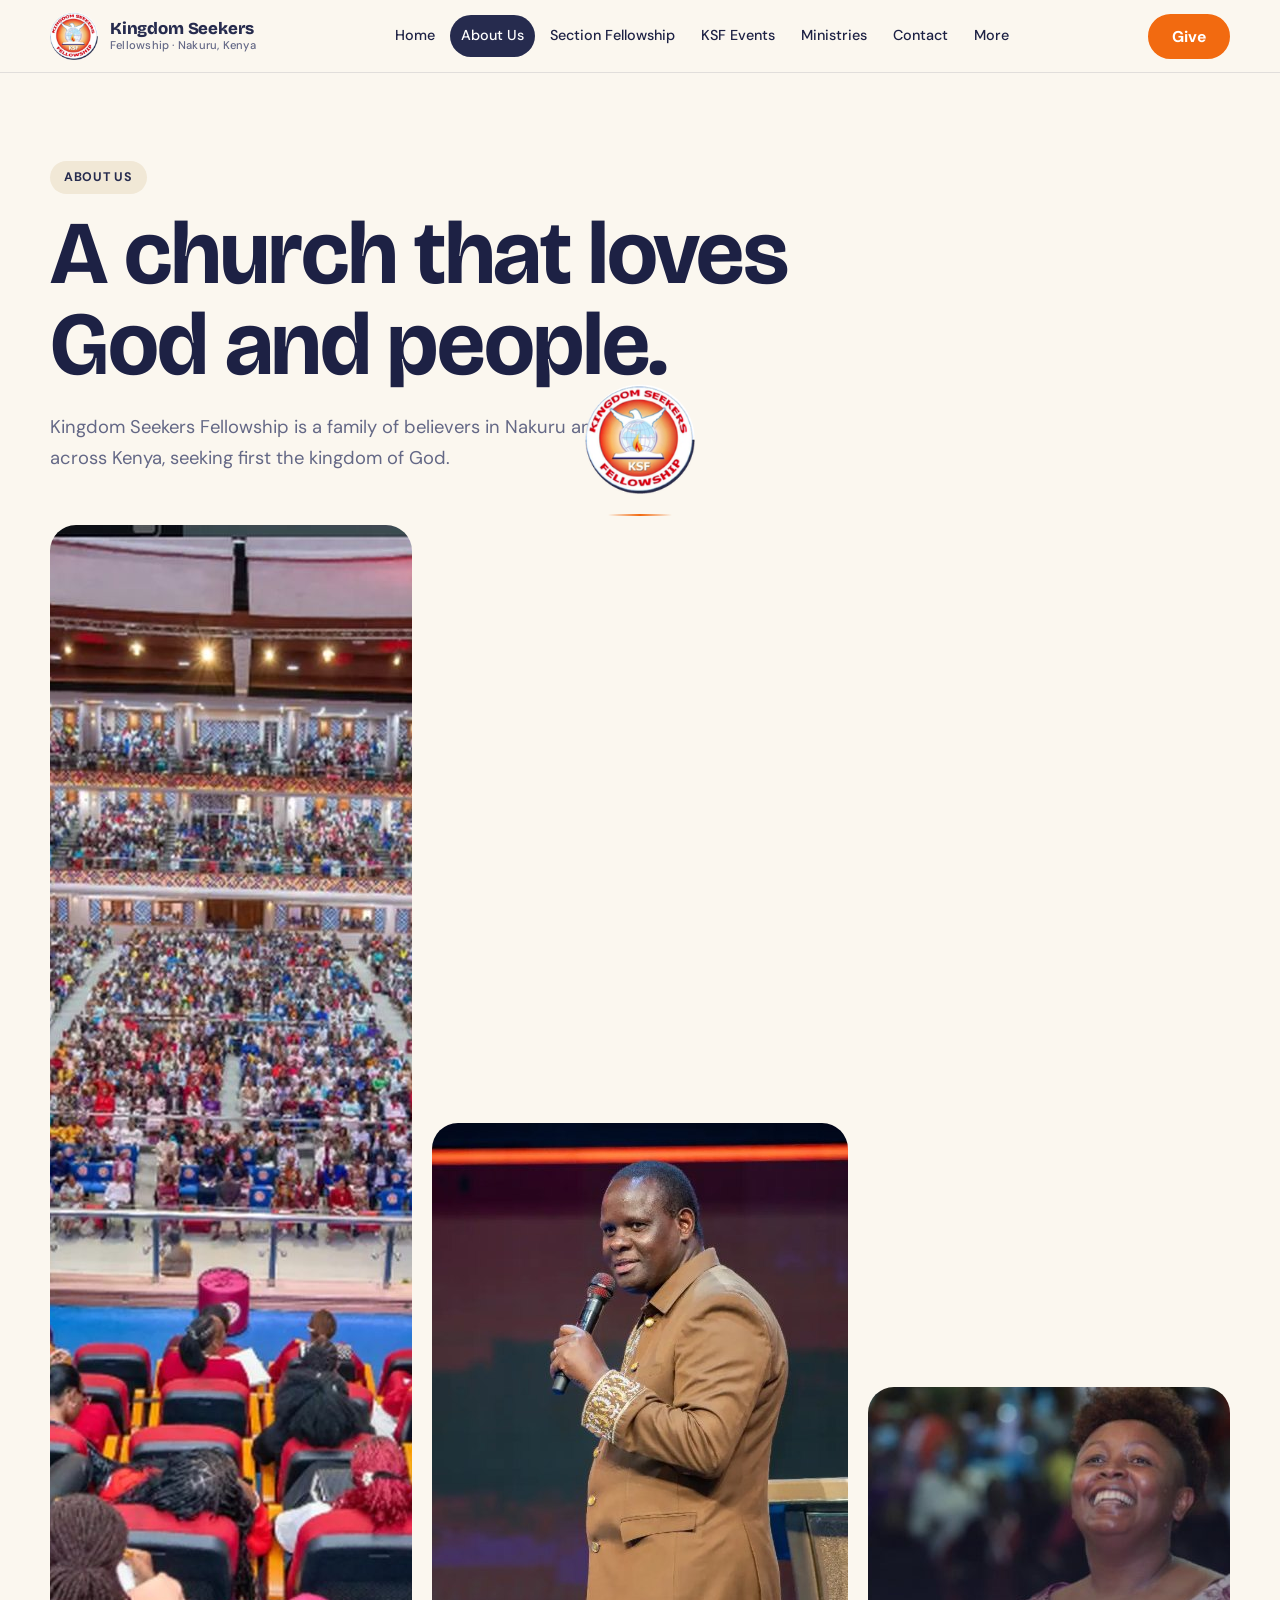
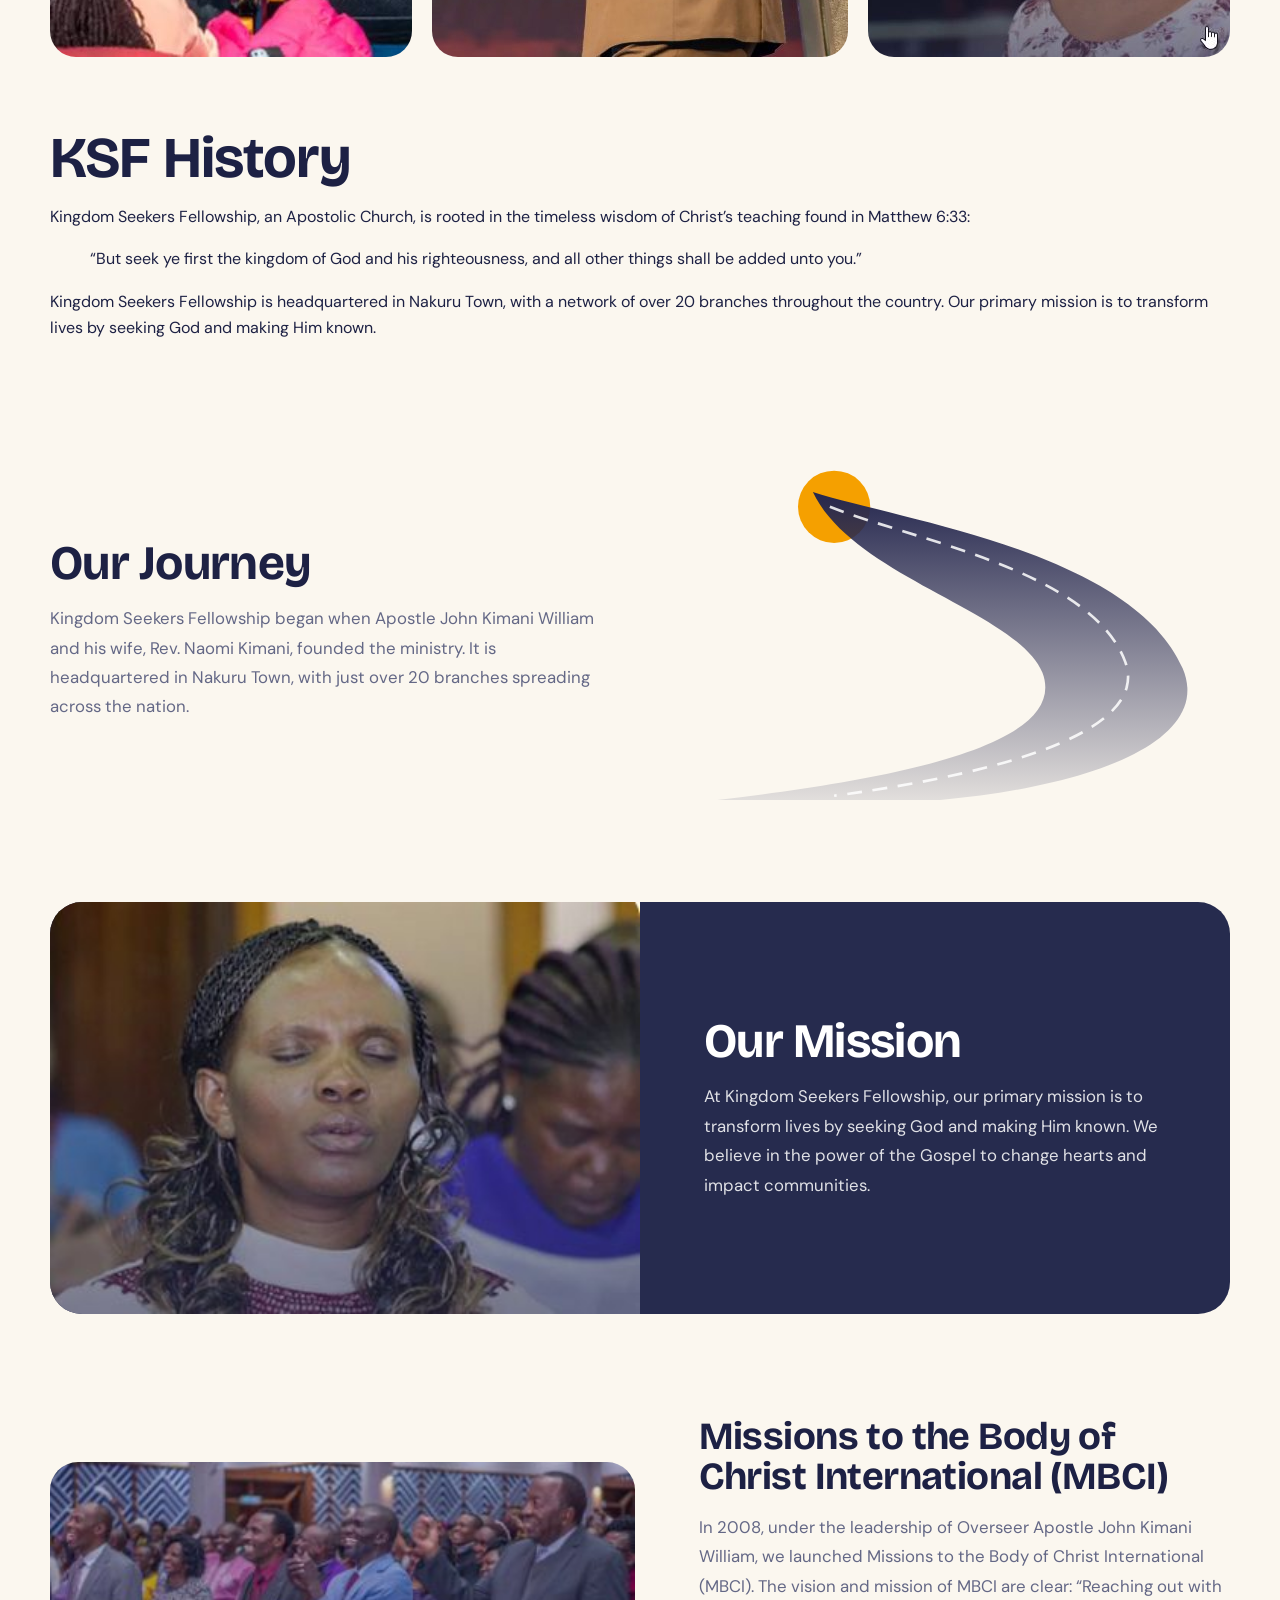
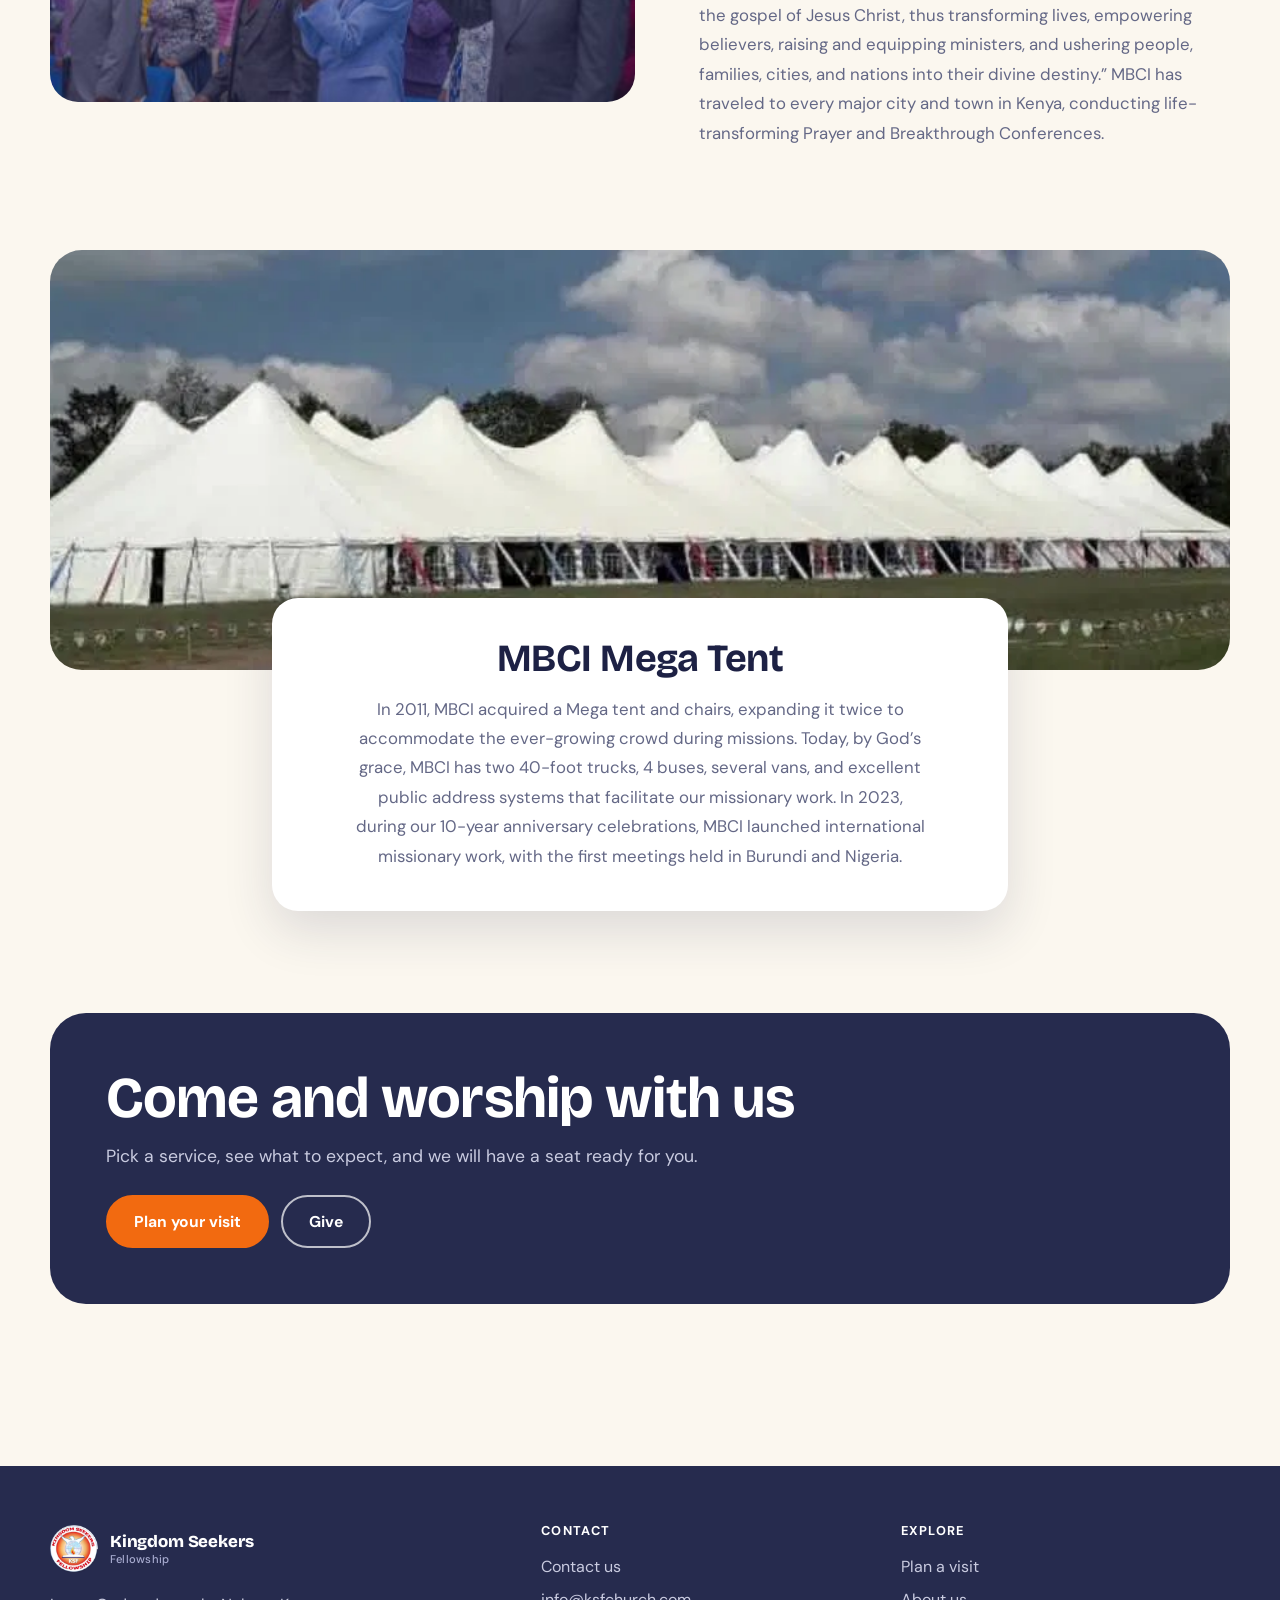
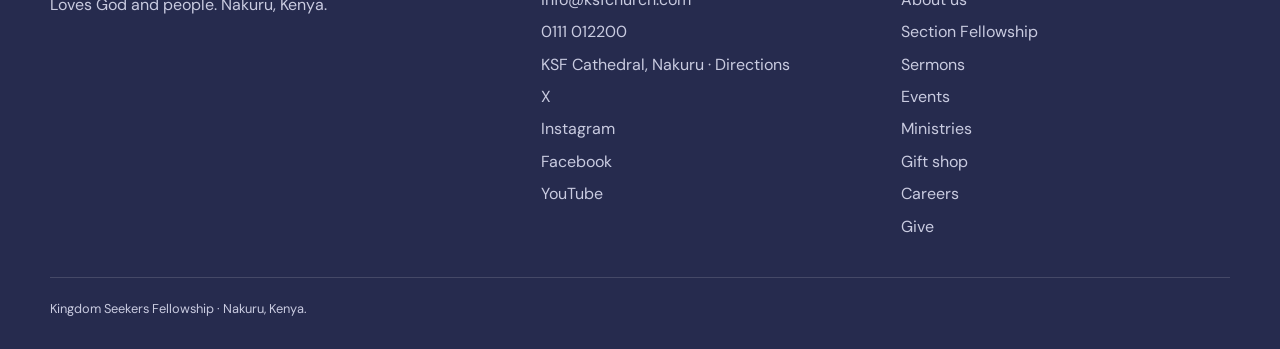
==== commit 63b214d5: "Enhance SEO and accessibility for ministries and section fellowship pages; update styles and social " ====
--- a/about.html
+++ b/about.html
@@ -7,9 +7,19 @@
 <link rel="apple-touch-icon" href="images/logo.png">
 <meta name="description" content="About Kingdom Seekers Fellowship: our journey, our mission, and Missions to the Body of Christ International (MBCI).">
 <title>About Us | Kingdom Seekers Fellowship</title>
+<link rel="canonical" href="https://www.ksfchurch.com/about.html">
+<meta property="og:type" content="website">
+<meta property="og:title" content="About Us | Kingdom Seekers Fellowship">
+<meta property="og:description" content="About Kingdom Seekers Fellowship: our journey, our mission, and Missions to the Body of Christ International (MBCI).">
+<meta property="og:url" content="https://www.ksfchurch.com/about.html">
+<meta property="og:image" content="https://www.ksfchurch.com/images/hero.jpg">
+<meta property="og:image:width" content="1184">
+<meta property="og:image:height" content="1132">
+<meta property="og:image:alt" content="Worship at Kingdom Seekers Fellowship">
+<meta name="twitter:card" content="summary_large_image">
 <link rel="preconnect" href="https://fonts.googleapis.com"><link rel="preconnect" href="https://fonts.gstatic.com" crossorigin>
 <link href="https://fonts.googleapis.com/css2?family=Bricolage+Grotesque:opsz,wght@12..96,500;12..96,700;12..96,800&family=DM+Sans:wght@400;500;700&display=swap" rel="stylesheet">
-<link rel="stylesheet" href="style.css?v=5">
+<link rel="stylesheet" href="style.css?v=7">
 <link rel="stylesheet" href="about.css">
 <link rel="stylesheet" href="preloader.css?v=1">
 <noscript><style>.site-preloader{display:none}</style></noscript>
@@ -19,10 +29,10 @@
 <div class="site-preloader" id="site-preloader" aria-label="Loading Kingdom Seekers Fellowship">
   <div class="preloader-panel top"></div>
   <div class="preloader-panel bottom"></div>
-  <div class="preloader-mark"><img src="images/logo.png" alt=""><span class="preloader-line"></span></div>
+  <div class="preloader-mark"><img src="images/logo.png" alt="" width="150" height="150"><span class="preloader-line"></span></div>
 </div>
 <header><div class="w nb">
-  <a class="br" href="index.html"><img src="images/logo.png" alt="KSF logo"><span>Kingdom Seekers<small>Fellowship · Nakuru, Kenya</small></span></a>
+  <a class="br" href="index.html"><img src="images/logo.png" alt="KSF logo" width="150" height="150"><span>Kingdom Seekers<small>Fellowship · Nakuru, Kenya</small></span></a>
   <nav id="nav"><a href="index.html" data-t="home">Home</a><a href="about.html" aria-current="page" data-t="about">About Us</a><a href="section-fellowship.html" data-t="section">Section Fellowship</a><a href="events.html" data-t="kev">KSF Events</a><a href="ministries.html" data-t="min">Ministries</a><a href="contact.html" data-t="contact">Contact</a><details class="nav-more"><summary>More</summary><div class="nav-more-menu"><a href="gift-shop.html">Gift Shop</a><a href="careers.html">Careers</a></div></details><a class="ng" href="index.html#give" data-t="give">Give</a></nav>
   <div class="rt"><a class="btn" href="index.html#give" data-t="give">Give</a><button class="mn" id="mn" aria-label="Menu" aria-expanded="false">☰</button></div>
 </div></header>
@@ -34,9 +44,9 @@
   <h1 class="rv" data-t="ah1">A church that loves God and people.</h1>
   <p class="lede rv" data-t="alede">Kingdom Seekers Fellowship is a family of believers in Nakuru and across Kenya, seeking first the kingdom of God.</p>
   <div class="abp-trio rv">
-    <img src="images/hero.jpg" alt="Worship at Kingdom Seekers Fellowship">
-    <img src="images/apostle.jpg" alt="Apostle John Kimani William ministering">
-    <img src="images/vol.jpg" alt="A smiling volunteer">
+    <img src="images/hero.jpg" alt="Worship at Kingdom Seekers Fellowship" width="1184" height="1132" loading="lazy" decoding="async">
+    <img src="images/apostle.jpg" alt="Apostle John Kimani William ministering" width="448" height="534" loading="lazy" decoding="async">
+    <img src="images/vol.jpg" alt="A smiling volunteer" width="387" height="270" loading="lazy" decoding="async">
   </div>
 </div></section>
 
@@ -65,17 +75,17 @@
     </div>
 
     <div class="ab-mission rv">
-      <img src="images/new.jpg" alt="A woman lifting her hand in worship">
+      <img src="images/new.jpg" alt="A woman lifting her hand in worship" width="387" height="270" loading="lazy" decoding="async">
       <div class="ab-txt"><h2 data-t="am">Our Mission</h2><p data-t="amp">At Kingdom Seekers Fellowship, our primary mission is to transform lives by seeking God and making Him known. We believe in the power of the Gospel to change hearts and impact communities.</p></div>
     </div>
 
     <div class="ab-mbci rv">
-      <img src="images/crowd.jpg" alt="Believers worshipping together at an MBCI gathering">
+      <img src="images/crowd.jpg" alt="Believers worshipping together at an MBCI gathering" width="387" height="240" loading="lazy" decoding="async">
       <div class="ab-txt"><h2 data-t="ami">Missions to the Body of Christ International (MBCI)</h2><p data-t="amip">In 2008, under the leadership of Overseer Apostle John Kimani William, we launched Missions to the Body of Christ International (MBCI). The vision and mission of MBCI are clear: “Reaching out with the gospel of Jesus Christ, thus transforming lives, empowering believers, raising and equipping ministers, and ushering people, families, cities, and nations into their divine destiny.” MBCI has traveled to every major city and town in Kenya, conducting life-transforming Prayer and Breakthrough Conferences.</p></div>
     </div>
 
     <div class="ab-tent rv">
-      <img src="images/mega-tent.jpg" alt="The MBCI Mega Tent set up in an open field">
+      <img src="images/mega-tent.jpg" alt="The MBCI Mega Tent set up in an open field" width="1060" height="328" loading="lazy" decoding="async">
       <div class="ab-tent-card"><h2 data-t="at">MBCI Mega Tent</h2><p data-t="atp">In 2011, MBCI acquired a Mega tent and chairs, expanding it twice to accommodate the ever-growing crowd during missions. Today, by God’s grace, MBCI has two 40-foot trucks, 4 buses, several vans, and excellent public address systems that facilitate our missionary work. In 2023, during our 10-year anniversary celebrations, MBCI launched international missionary work, with the first meetings held in Burundi and Nigeria.</p></div>
     </div>
 
@@ -93,8 +103,8 @@
 </main>
 
 <footer id="contact"><div class="w"><div class="fg">
-  <div><a class="br" href="index.html"><img src="images/logo.png" alt=""><span>Kingdom Seekers<small>Fellowship</small></span></a><p style="margin:16px 0 0;max-width:24rem">Loves God and people. Nakuru, Kenya.</p></div>
-  <div><h4>Contact</h4><a href="contact.html">Contact us</a><a href="mailto:info@ksfchurch.com">info@ksfchurch.com</a><a href="tel:+254111012200">0111 012200</a><a href="https://maps.app.goo.gl/TbEkT7DkS5dyrQYf7" target="_blank" rel="noopener">KSF Cathedral, Nakuru · Directions</a><a href="#" data-soon>Facebook</a><a href="#" data-soon>Instagram</a><a href="#" data-soon>YouTube</a></div>
+  <div><a class="br" href="index.html"><img src="images/logo.png" alt="" width="150" height="150" loading="lazy" decoding="async"><span>Kingdom Seekers<small>Fellowship</small></span></a><p style="margin:16px 0 0;max-width:24rem">Loves God and people. Nakuru, Kenya.</p></div>
+  <div><h4>Contact</h4><a href="contact.html">Contact us</a><a href="mailto:info@ksfchurch.com">info@ksfchurch.com</a><a href="tel:+254111012200">0111 012200</a><a href="https://maps.app.goo.gl/TbEkT7DkS5dyrQYf7" target="_blank" rel="noopener">KSF Cathedral, Nakuru · Directions</a><a href="https://x.com/apostlejkimani" target="_blank" rel="noopener">X</a><a href="https://www.instagram.com/apostle_john_kimani_william_/" target="_blank" rel="noopener">Instagram</a><a href="https://www.facebook.com/apostlejohnkimaniwilliam" target="_blank" rel="noopener">Facebook</a><a href="https://www.youtube.com/@apostlejohnkimaniwilliam" target="_blank" rel="noopener">YouTube</a></div>
   <div><h4>Explore</h4><a href="index.html#visit">Plan a visit</a><a href="about.html">About us</a><a href="section-fellowship.html">Section Fellowship</a><a href="index.html#watch">Sermons</a><a href="events.html">Events</a><a href="ministries.html">Ministries</a><a href="gift-shop.html">Gift shop</a><a href="careers.html">Careers</a><a href="index.html#give">Give</a></div></div>
   <p class="cp">Kingdom Seekers Fellowship · Nakuru, Kenya.</p></div></footer>
 
--- a/style.css
+++ b/style.css
@@ -123,6 +123,11 @@
 @media(min-width:860px){.apo{grid-template-columns:minmax(0,360px) 1fr;gap:56px}}
 .apo img{width:100%;max-width:360px;aspect-ratio:4/4.7;object-fit:cover;margin-inline:auto;border-radius:26px;box-shadow:0 26px 50px rgba(0,0,0,.35)}
 .apo h2{margin-bottom:18px;color:#fff}.apo .cols{columns:1;column-gap:34px;margin-bottom:22px}@media(min-width:1000px){.apo .cols{columns:2}}.apo p{margin:0 0 1em;color:#d4d6ea;break-inside:avoid}
+.apo-socials{display:flex;gap:9px;margin:0 0 16px}
+.apo-socials a{display:grid;place-items:center;width:34px;height:34px;border:1px solid rgba(255,255,255,.82);border-radius:3px;color:#fff;transition:background .2s,color .2s,transform .2s}
+.apo-socials a:hover{transform:translateY(-2px);background:#fff;color:var(--navy)}
+.apo-socials svg{width:18px;height:18px;fill:currentColor}
+.apo-socials svg rect,.apo-socials svg circle{fill:none}
 .mg{grid-template-columns:repeat(2,1fr)}@media(min-width:900px){.mg{grid-template-columns:repeat(3,1fr)}}@media(max-width:480px){.mc img{width:84px;height:84px}.mc{padding:20px 12px}}
 #toast{position:fixed;left:50%;bottom:96px;z-index:80;padding:12px 22px;border-radius:99px;background:var(--navy);color:#fff;font-size:.9rem;opacity:0;transform:translate(-50%,16px);transition:opacity .3s,transform .3s;pointer-events:none}#toast.on{opacity:1;transform:translate(-50%,0)}
 
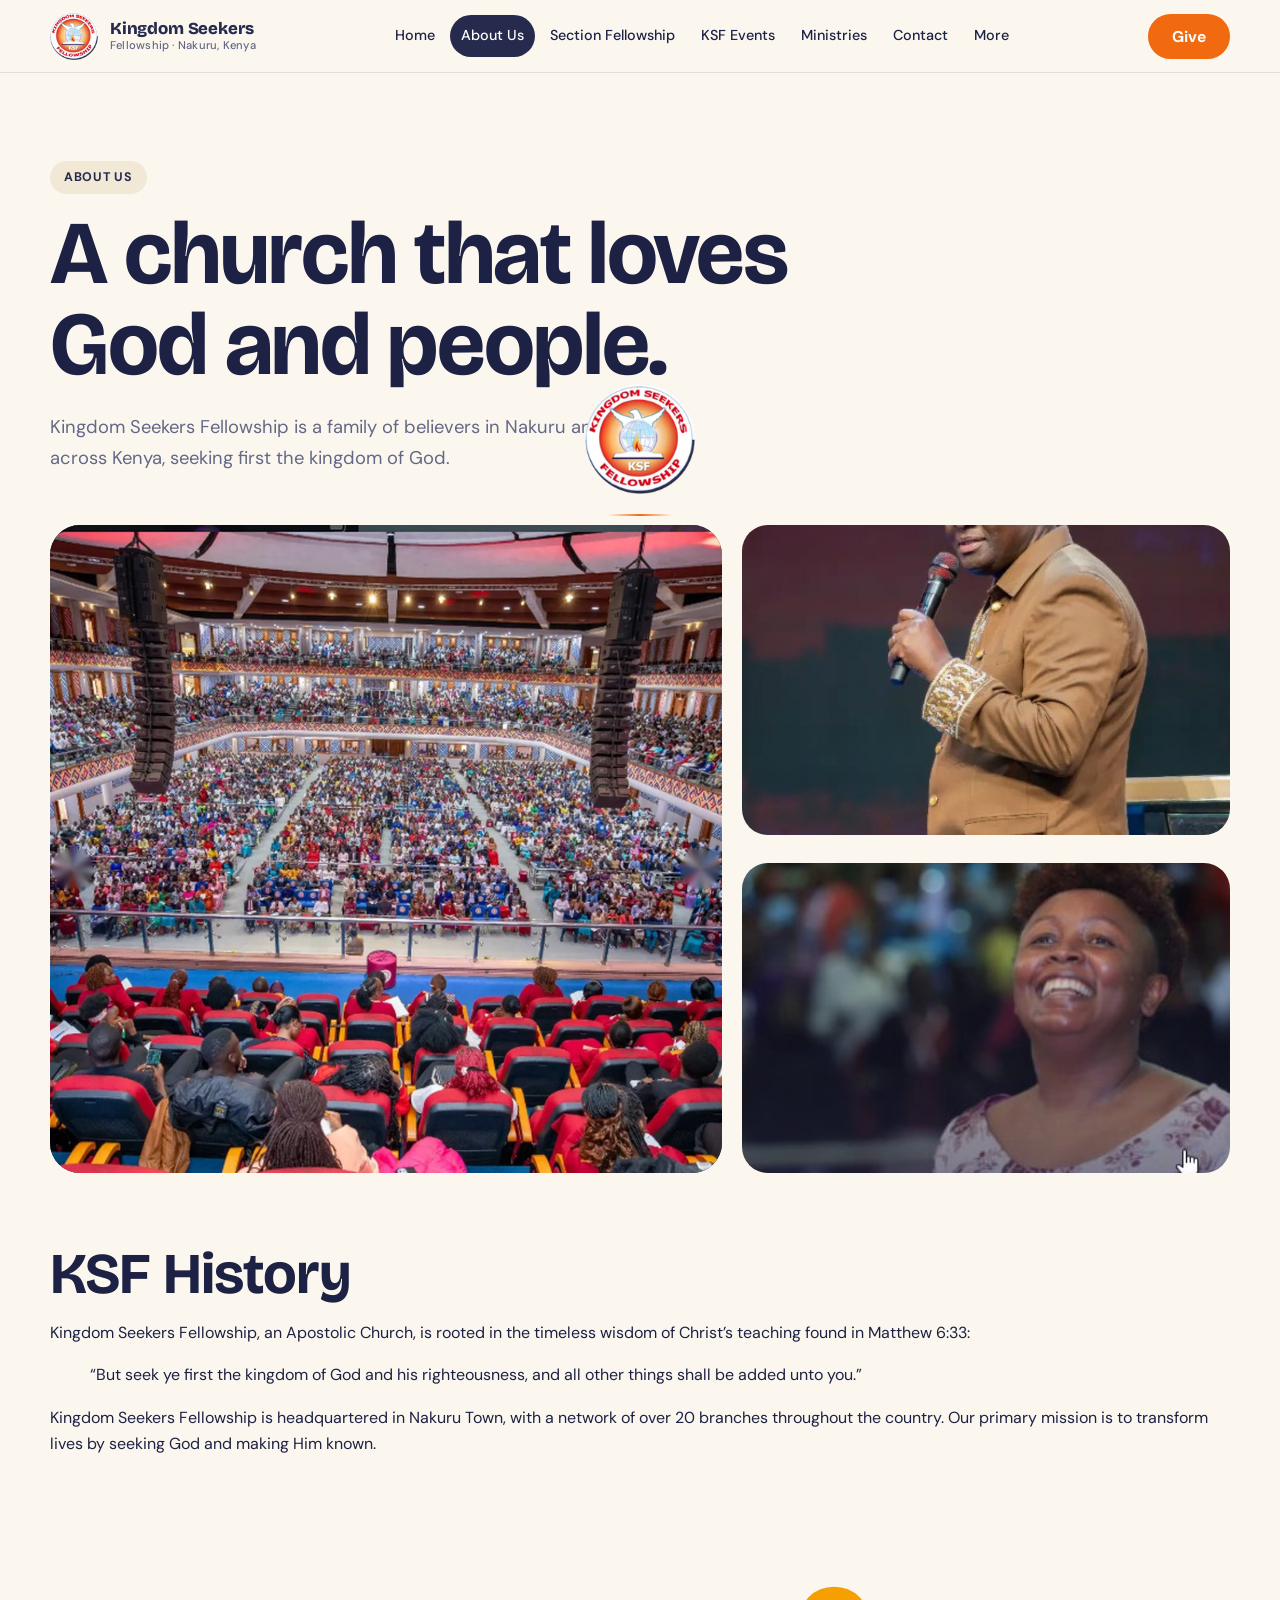
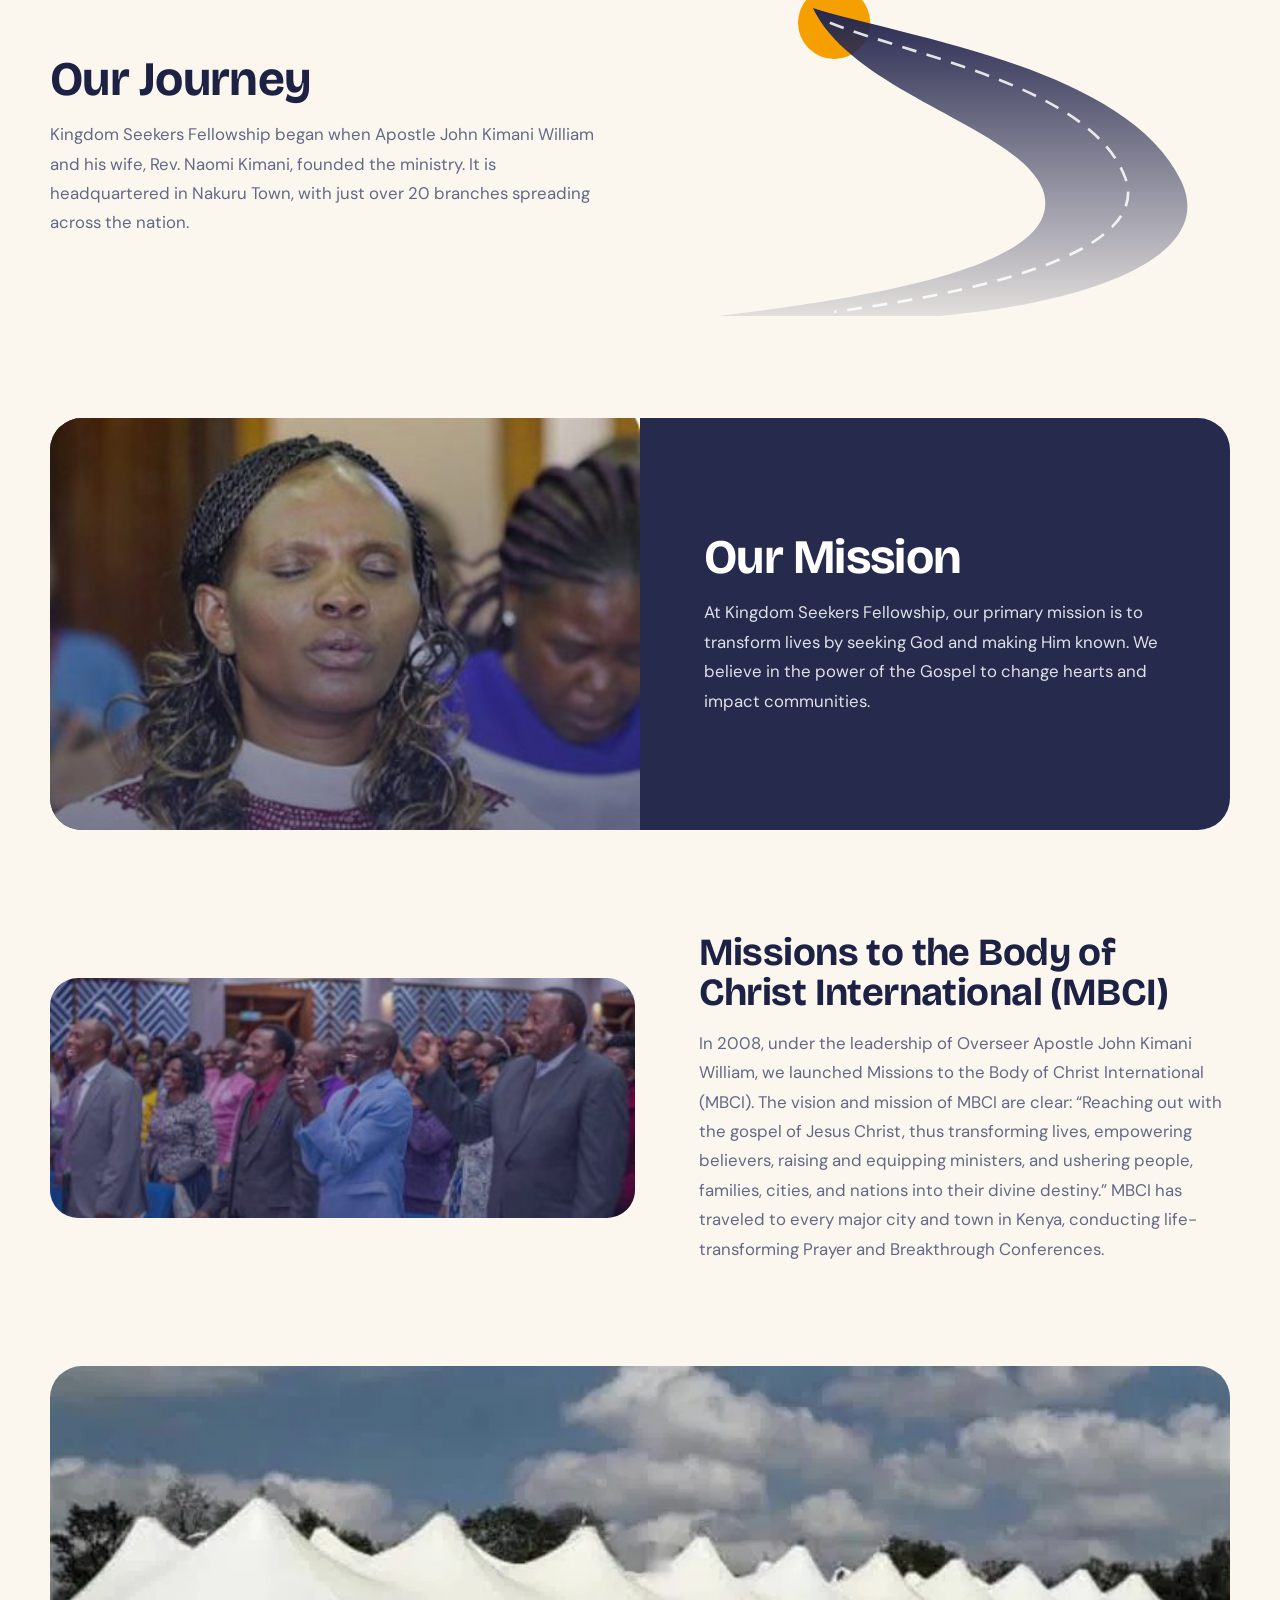
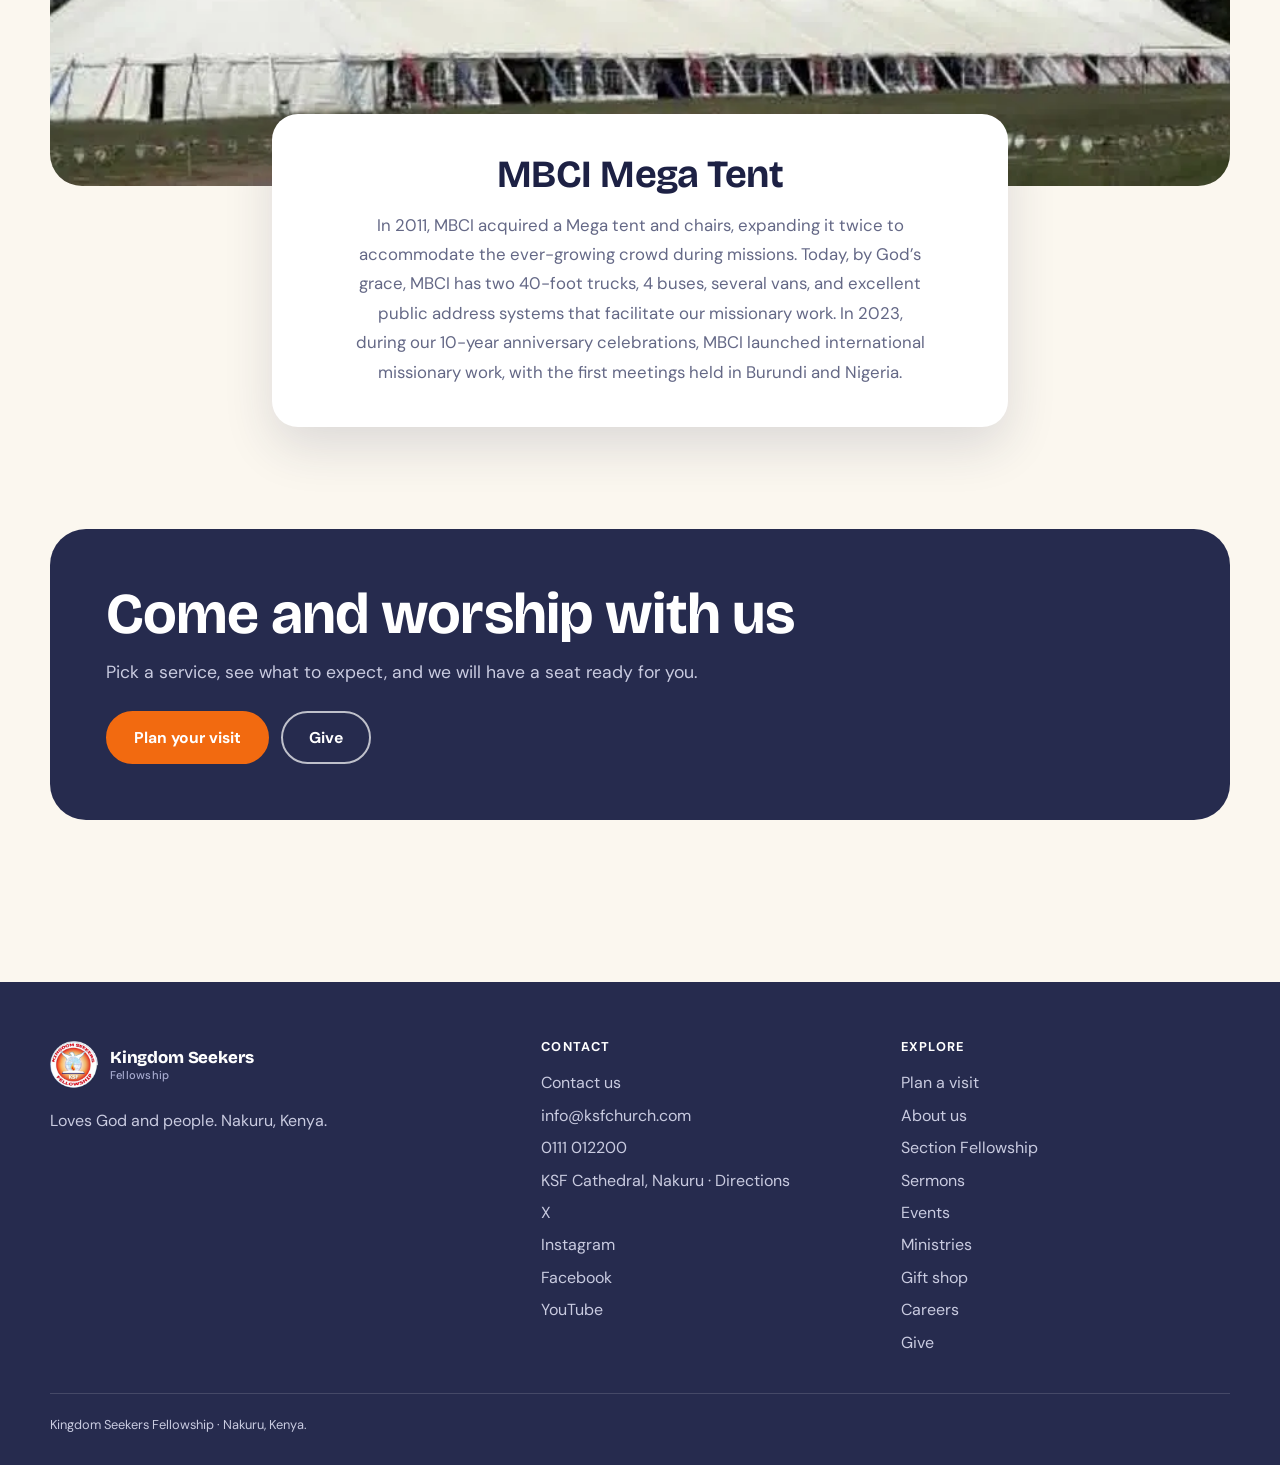
==== commit 506f2dd5: "Refactor about page layout with updated gallery structure and responsive styles; increment version f" ====
--- a/about.html
+++ b/about.html
@@ -20,7 +20,7 @@
 <link rel="preconnect" href="https://fonts.googleapis.com"><link rel="preconnect" href="https://fonts.gstatic.com" crossorigin>
 <link href="https://fonts.googleapis.com/css2?family=Bricolage+Grotesque:opsz,wght@12..96,500;12..96,700;12..96,800&family=DM+Sans:wght@400;500;700&display=swap" rel="stylesheet">
 <link rel="stylesheet" href="style.css?v=7">
-<link rel="stylesheet" href="about.css">
+<link rel="stylesheet" href="about.css?v=2">
 <link rel="stylesheet" href="preloader.css?v=1">
 <noscript><style>.site-preloader{display:none}</style></noscript>
 </head>
@@ -43,10 +43,12 @@
   <span class="eb" data-t="abt">About us</span>
   <h1 class="rv" data-t="ah1">A church that loves God and people.</h1>
   <p class="lede rv" data-t="alede">Kingdom Seekers Fellowship is a family of believers in Nakuru and across Kenya, seeking first the kingdom of God.</p>
-  <div class="abp-trio rv">
-    <img src="images/hero.jpg" alt="Worship at Kingdom Seekers Fellowship" width="1184" height="1132" loading="lazy" decoding="async">
-    <img src="images/apostle.jpg" alt="Apostle John Kimani William ministering" width="448" height="534" loading="lazy" decoding="async">
-    <img src="images/vol.jpg" alt="A smiling volunteer" width="387" height="270" loading="lazy" decoding="async">
+  <div class="abp-gallery rv">
+    <div class="abp-gallery-main"><img src="images/hero.jpg" alt="Worship at Kingdom Seekers Fellowship" width="1184" height="1132" loading="lazy" decoding="async"></div>
+    <div class="abp-gallery-stack">
+      <img src="images/apostle.jpg" alt="Apostle John Kimani William ministering" width="448" height="534" loading="lazy" decoding="async">
+      <img src="images/vol.jpg" alt="A smiling volunteer" width="387" height="270" loading="lazy" decoding="async">
+    </div>
   </div>
 </div></section>
 
--- a/about.css
+++ b/about.css
@@ -7,18 +7,32 @@
 .abp-head{padding:clamp(40px,7vw,88px) 0 clamp(40px,6vw,72px)}
 .abp-head h1{max-width:14ch;font-size:clamp(2.7rem,7.4vw,5.6rem)}
 .abp-head .lede{max-width:36rem}
-.abp-trio{
+.abp-gallery{
   display:grid;
-  grid-template-columns:1fr 1.15fr 1fr;
+  grid-template-columns:minmax(0,1.1fr) minmax(0,.8fr);
+  grid-template-rows:minmax(0,1fr);
+  height:clamp(460px,51vw,648px);
   gap:clamp(12px,2vw,20px);
-  align-items:end;
+  align-items:stretch;
   margin-top:clamp(32px,5vw,52px);
 }
-.abp-trio img{width:100%;aspect-ratio:3/4;object-fit:cover;border-radius:26px}
-.abp-trio img:nth-child(2){aspect-ratio:3/4.5}
-@media (max-width:600px){
-  .abp-trio{grid-template-columns:1fr 1fr}
-  .abp-trio img:nth-child(3){display:none}
+.abp-gallery-main{position:relative;min-height:0;border-radius:30px;overflow:hidden;background:var(--navy)}
+.abp-gallery-main img{position:absolute;inset:0;width:100%;height:100%;object-fit:cover}
+.abp-gallery-stack{display:grid;grid-template-rows:repeat(2,minmax(0,1fr));gap:clamp(18px,3vw,28px)}
+.abp-gallery-stack img{width:100%;height:100%;min-height:0;object-fit:cover;border-radius:26px}
+@media (max-width:980px){
+  .abp-head{padding-top:clamp(32px,8vw,56px)}
+  .abp-head h1{max-width:9ch}
+  .abp-head .lede{max-width:28rem}
+  .abp-gallery{grid-template-columns:minmax(0,1fr) minmax(0,1fr)}
+}
+@media (max-width:620px){
+  .abp-head h1{font-size:clamp(2.8rem,13vw,4.1rem);line-height:.92;max-width:8.5ch}
+  .abp-head .lede{font-size:1.05rem}
+  .abp-gallery{height:auto;grid-template-columns:1fr}
+  .abp-gallery-main{min-height:380px}
+  .abp-gallery-stack{grid-template-columns:1fr 1fr;grid-template-rows:auto}
+  .abp-gallery-stack img{min-height:150px;aspect-ratio:1/1}
 }
 
 /* story blocks */
